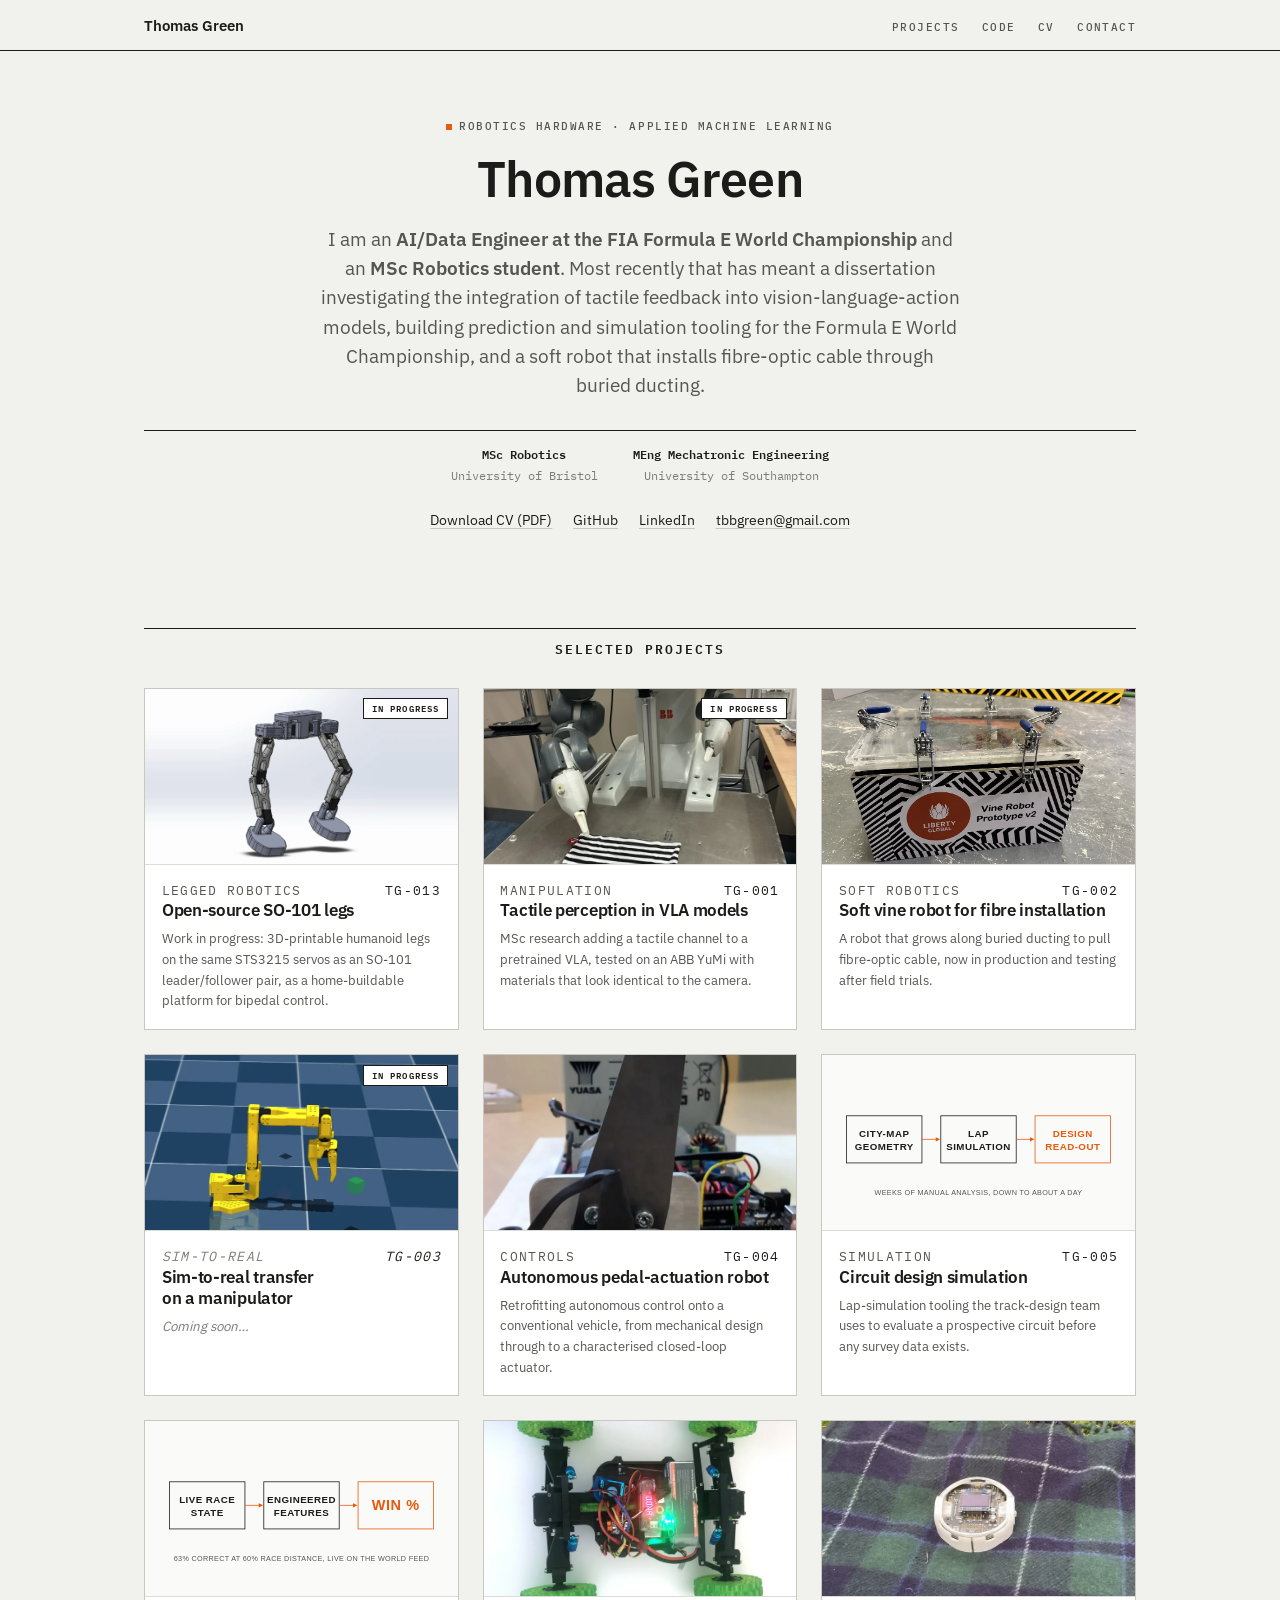
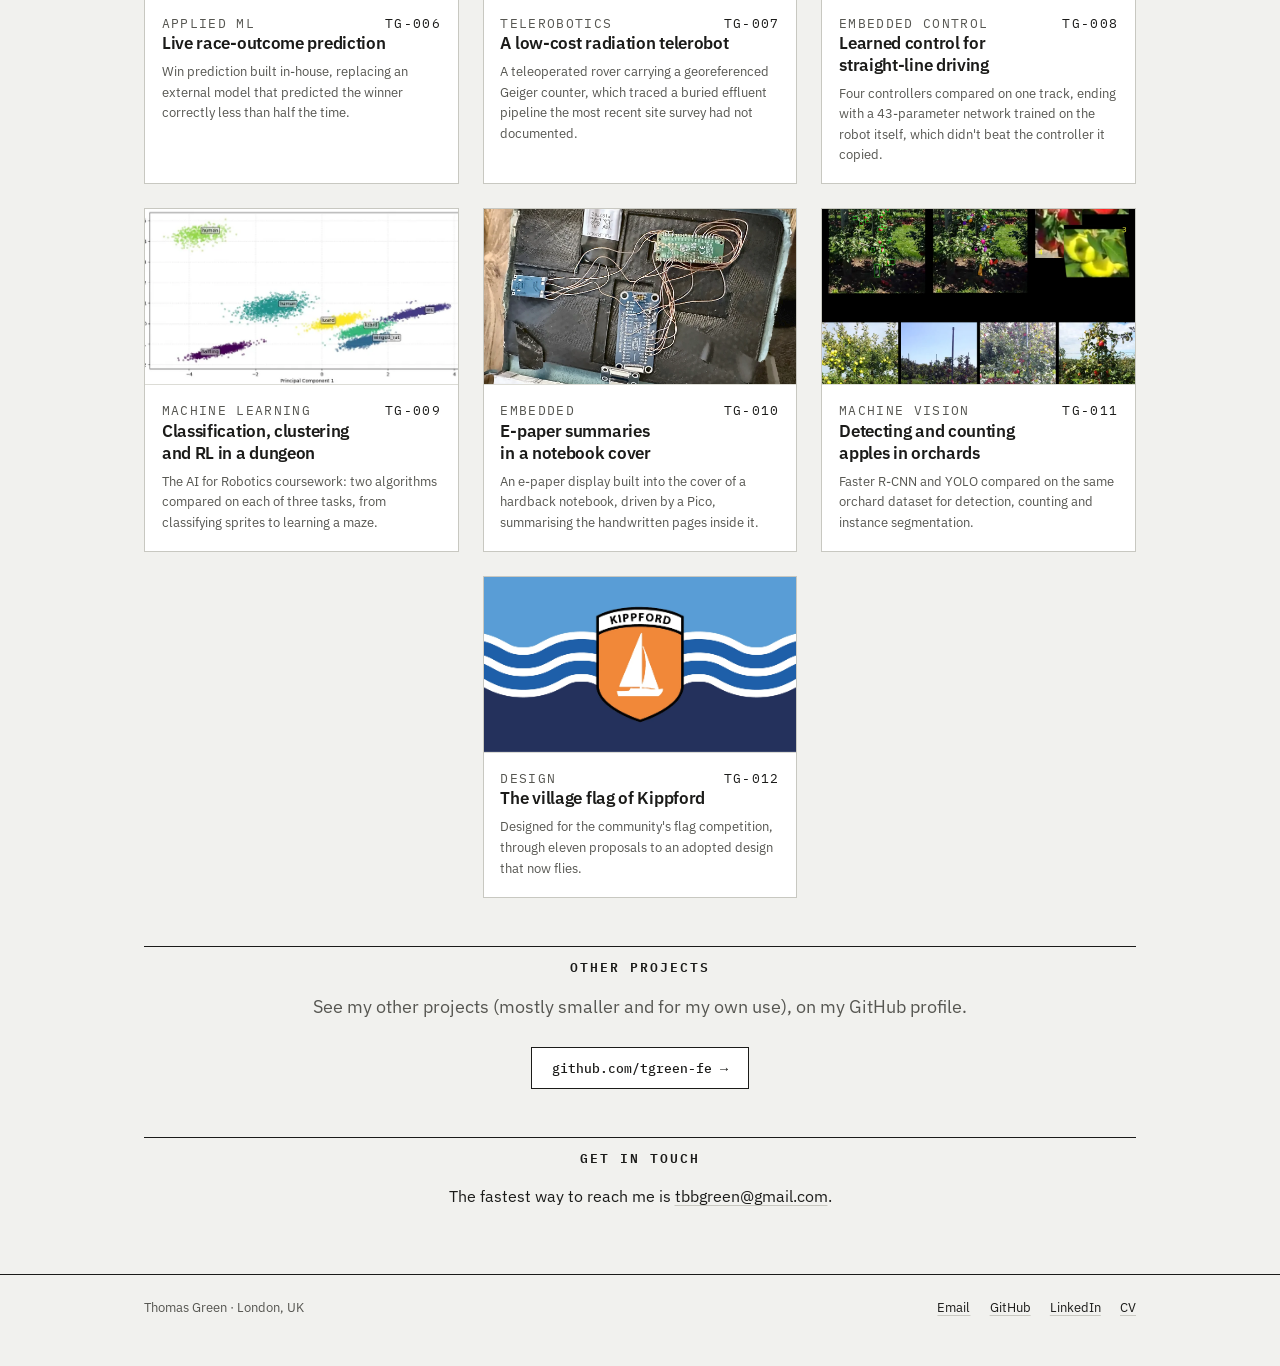
==== index.html @ c38487d9 "SO-101 legs: drop hip pitch part, make in-progress status explicit" ====
<!DOCTYPE html>
<html lang="en-GB">
<head>
<meta charset="utf-8">
<meta name="viewport" content="width=device-width, initial-scale=1">
<meta name="theme-color" content="#f1f1ee">
<title>Thomas Green - Robotics Engineer</title>
<meta name="description" content="AI/Data Engineer at the FIA Formula E World Championship and MSc Robotics student. Selected projects, with results and source.">
<meta property="og:title" content="Thomas Green - Robotics Engineer">
<meta property="og:description" content="AI/Data Engineer at the FIA Formula E World Championship and MSc Robotics student. Selected projects, with results and source.">
<meta property="og:type" content="website">
<meta property="og:url" content="https://tgreen-fe.github.io/">
<meta property="og:image" content="https://tgreen-fe.github.io/assets/og-card.png">
<meta name="twitter:card" content="summary_large_image">
<link rel="icon" href="favicon.svg" type="image/svg+xml">
<link rel="icon" href="favicon.ico" sizes="32x32">
<link rel="apple-touch-icon" href="apple-touch-icon.png">
<link rel="stylesheet" href="style.css">
</head>
<body class="home">
<a class="skip" href="#projects">Skip to projects</a>

<header class="top">
  <div class="wrap">
    <a class="brand" href="./">Thomas Green</a>
    <nav class="nav" aria-label="Primary">
      <a href="#projects">Projects</a>
      <a href="#more">Code</a>
      <a href="assets/Thomas_Green_CV.pdf">CV</a>
      <a href="#contact">Contact</a>
    </nav>
  </div>
</header>

<main>

<section class="hero">
  <div class="wrap">
    <p class="kicker">Robotics hardware &middot; Applied machine learning</p>
    <h1>Thomas Green</h1>
    <p class="lede">
      I am an <b>AI/Data Engineer at the FIA Formula E World Championship</b>
      and an <b>MSc Robotics student</b>. Most recently that has meant a
      dissertation investigating the integration of tactile feedback into
      vision-language-action models, building prediction and simulation
      tooling for the Formula E World Championship, and a soft robot that
      installs fibre-optic cable through buried ducting.
    </p>
    <ul class="facts">
      <li><b>MSc Robotics</b><span>University of Bristol</span></li>
      <li><b>MEng Mechatronic Engineering</b><span>University of Southampton</span></li>
    </ul>
    <p class="hero-links">
      <a href="assets/Thomas_Green_CV.pdf">Download CV (PDF)</a>
      <a href="https://github.com/tgreen-fe">GitHub</a>
      <a href="https://linkedin.com/in/tbbgreen">LinkedIn</a>
      <a href="mailto:tbbgreen@gmail.com">tbbgreen@gmail.com</a>
    </p>
  </div>
</section>

<section id="projects">
  <div class="wrap">

    <h2 class="section-head">Selected projects</h2>

    <ul class="grid">

      <li class="card">
        <a class="card-hit" href="so101-legs.html">
          <div class="card-shot">
            <img src="assets/img/so101-legs-card.webp" alt="SolidWorks render of the full leg assembly: a pelvis block with two hip modules, two five-joint legs with STS3215 servos at each joint, standing on flat oval feet" loading="lazy" width="1440" height="810">
            <span class="stamp">In progress</span>
          </div>
          <div class="card-body">
            <p class="card-meta"><span>Legged robotics</span><span class="drg">TG-013</span></p>
            <h3>Open-source SO-101 legs</h3>
            <p>Work in progress: 3D-printable humanoid legs on the same STS3215 servos as an SO-101 leader/follower pair, as a home-buildable platform for bipedal control.</p>
          </div>
        </a>
      </li>

      <li class="card">
        <a class="card-hit" href="tactile-vla.html">
          <div class="card-shot">
            <img src="assets/img/yumi-cloth.webp" alt="An ABB YuMi dual-arm robot at a work table with a striped child's top laid out in front of it" loading="lazy" width="768" height="945">
            <span class="stamp">In progress</span>
          </div>
          <div class="card-body">
            <p class="card-meta"><span>Manipulation</span><span class="drg">TG-001</span></p>
            <h3>Tactile perception in VLA models</h3>
            <p>MSc research adding a tactile channel to a pretrained VLA, tested on an ABB YuMi with materials that look identical to the camera.</p>
          </div>
        </a>
      </li>
      <li class="card">
        <a class="card-hit" href="vine-robot.html">
          <div class="card-shot">
            <img src="assets/img/vine-v2-clamps.webp" alt="The second vine robot prototype: an acrylic lid held down by steel toggle clamps onto a vinyl-wrapped body carrying a Liberty Global logo and the label Vine Robot Prototype v2" loading="lazy" width="1024" height="768">
          </div>
          <div class="card-body">
            <p class="card-meta"><span>Soft robotics</span><span class="drg">TG-002</span></p>
            <h3>Soft vine robot for fibre installation</h3>
            <p>A robot that grows along buried ducting to pull fibre-optic cable, now in production and testing after field trials.</p>
          </div>
        </a>
      </li>

      <!-- Placeholder: no write-up yet, so the card is deliberately inert. -->
      <li class="card is-placeholder">
        <div class="card-hit">
          <div class="card-shot">
            <img src="assets/img/mujoco-card.webp" alt="A MuJoCo simulation: a yellow six-axis robot arm with an open two-finger gripper poised above a green cube on a dark tiled floor" loading="lazy" width="720" height="405">
            <span class="stamp">In progress</span>
          </div>
          <div class="card-body">
            <p class="card-meta"><span>Sim-to-real</span><span class="drg">TG-003</span></p>
            <h3>Sim-to-real transfer on a manipulator</h3>
            <p>Coming soon&hellip;</p>
          </div>
        </div>
      </li>

      <li class="card">
        <a class="card-hit" href="pedal-actuation.html">
          <div class="card-shot">
            <img src="assets/img/pedal-rig.webp" alt="The pedal robot as built: the actuator arm rising from its baseplate with an emergency stop on top and a battery behind" loading="lazy" width="720" height="970">
          </div>
          <div class="card-body">
            <p class="card-meta"><span>Controls</span><span class="drg">TG-004</span></p>
            <h3>Autonomous pedal-actuation robot</h3>
            <p>Retrofitting autonomous control onto a conventional vehicle, from mechanical design through to a characterised closed-loop actuator.</p>
          </div>
        </a>
      </li>

      <li class="card">
        <a class="card-hit" href="lap-simulation.html">
          <div class="card-shot contain">
            <img src="assets/fig/lapsim-card.svg" alt="Three-stage pipeline from city-map geometry through lap simulation to a design read-out" loading="lazy" width="900" height="506">
          </div>
          <div class="card-body">
            <p class="card-meta"><span>Simulation</span><span class="drg">TG-005</span></p>
            <h3>Circuit design simulation</h3>
            <p>Lap-simulation tooling the track-design team uses to evaluate a prospective circuit before any survey data exists.</p>
          </div>
        </a>
      </li>

      <li class="card">
        <a class="card-hit" href="race-prediction.html">
          <div class="card-shot contain">
            <img src="assets/fig/prediction-card.svg" alt="Three-stage pipeline from live race state through engineered features to a win probability" loading="lazy" width="900" height="506">
          </div>
          <div class="card-body">
            <p class="card-meta"><span>Applied ML</span><span class="drg">TG-006</span></p>
            <h3>Live race-outcome prediction</h3>
            <p>Win prediction built in-house, replacing an external model that predicted the winner correctly less than half the time.</p>
          </div>
        </a>
      </li>

      <li class="card">
        <a class="card-hit" href="radiation-rover.html">
          <div class="card-shot">
            <img src="assets/img/rover-hardware.webp" alt="Plan view of a four-wheeled rover with green 3D-printed tyres, powered up, with a battery and current meter visible" loading="lazy" width="1520" height="1400">
          </div>
          <div class="card-body">
            <p class="card-meta"><span>Telerobotics</span><span class="drg">TG-007</span></p>
            <h3>A low-cost radiation telerobot</h3>
            <p>A teleoperated rover carrying a georeferenced Geiger counter, which traced a buried effluent pipeline the most recent site survey had not documented.</p>
          </div>
        </a>
      </li>

      <li class="card">
        <a class="card-hit" href="straight-line-control.html">
          <div class="card-shot">
            <img src="assets/img/threepi-card.webp" alt="A Pololu 3Pi+ robot, a small white two-wheeled disc with an exposed circuit board and an OLED display, sitting on a tartan blanket" loading="lazy" width="720" height="405">
          </div>
          <div class="card-body">
            <p class="card-meta"><span>Embedded control</span><span class="drg">TG-008</span></p>
            <h3>Learned control for straight-line driving</h3>
            <p>Four controllers compared on one track, ending with a 43-parameter network trained on the robot itself, which didn't beat the controller it copied.</p>
          </div>
        </a>
      </li>

      <li class="card">
        <a class="card-hit" href="dungeon-ml.html">
          <div class="card-shot">
            <img src="assets/img/dungeon-card.webp" alt="Scatter plot of dungeon entities on two principal components, forming seven coloured clusters labelled by species" loading="lazy" width="720" height="405">
          </div>
          <div class="card-body">
            <p class="card-meta"><span>Machine learning</span><span class="drg">TG-009</span></p>
            <h3>Classification, clustering and RL in a dungeon</h3>
            <p>The AI for Robotics coursework: two algorithms compared on each of three tasks, from classifying sprites to learning a maze.</p>
          </div>
        </a>
      </li>

      <li class="card">
        <a class="card-hit" href="smart-notebook.html">
          <div class="card-shot">
            <img src="assets/img/notebook-internals.webp" alt="The hollowed-out back cover of a notebook holding a battery, a Raspberry Pi Pico and an e-paper driver board" loading="lazy" width="1230" height="875">
          </div>
          <div class="card-body">
            <p class="card-meta"><span>Embedded</span><span class="drg">TG-010</span></p>
            <h3>E-paper summaries in a notebook cover</h3>
            <p>An e-paper display built into the cover of a hardback notebook, driven by a Pico, summarising the handwritten pages inside it.</p>
          </div>
        </a>
      </li>

      <li class="card">
        <a class="card-hit" href="apple-vision.html">
          <div class="card-shot">
            <img src="assets/img/apple-results.webp" alt="Orchard imagery with apple detections boxed and instance segmentation masks applied" loading="lazy" width="1000" height="1097">
          </div>
          <div class="card-body">
            <p class="card-meta"><span>Machine vision</span><span class="drg">TG-011</span></p>
            <h3>Detecting and counting apples in orchards</h3>
            <p>Faster R-CNN and YOLO compared on the same orchard dataset for detection, counting and instance segmentation.</p>
          </div>
        </a>
      </li>

      <li class="card">
        <a class="card-hit" href="kippford-flag.html">
          <div class="card-shot">
            <img src="assets/img/kippford-flag.webp" alt="A flag with a sky blue upper half and navy lower half separated by three white wavy lines, an orange crest at the centre carrying the name Kippford and a white sailboat" loading="lazy" width="1667" height="834">
          </div>
          <div class="card-body">
            <p class="card-meta"><span>Design</span><span class="drg">TG-012</span></p>
            <h3>The village flag of Kippford</h3>
            <p>Designed for the community's flag competition, through eleven proposals to an adopted design that now flies.</p>
          </div>
        </a>
      </li>

    </ul>
  </div>
</section>

<section id="more">
  <div class="wrap">
    <h2>Other projects</h2>
    <p class="lede">See my other projects (mostly smaller and for my own use),
      on my GitHub profile.</p>
    <p class="gh-link"><a href="https://github.com/tgreen-fe">github.com/tgreen-fe &rarr;</a></p>
  </div>
</section>

<section id="contact">
  <div class="wrap prose">
    <h2>Get in touch</h2>
    <p>The fastest way to reach me is
      <a href="mailto:tbbgreen@gmail.com">tbbgreen@gmail.com</a>.</p>
  </div>
</section>

</main>

<footer class="site-foot">
  <div class="wrap">
    <span>Thomas Green &middot; London, UK</span>
    <span class="set">
      <a href="mailto:tbbgreen@gmail.com">Email</a>
      <a href="https://github.com/tgreen-fe">GitHub</a>
      <a href="https://linkedin.com/in/tbbgreen">LinkedIn</a>
      <a href="assets/Thomas_Green_CV.pdf">CV</a>
    </span>
  </div>
</footer>

</body>
</html>
---- style.css ----
/* Thomas Green - portfolio
   Graphite: a lab-register technical minimal. Light grey ground, white
   panels, near-black ink, IBM Plex Sans for text with Plex Mono carrying
   the furniture (nav, kickers, metadata, captions, stats, section
   dividers). One accent, safety orange, used in small doses. */

/* ------------------------------------------------------------------ fonts */

@font-face {
  font-family: "IBM Plex Sans"; font-style: normal; font-weight: 400;
  font-display: swap;
  src: url("assets/fonts/ibm-plex-sans-latin-400-normal.woff2") format("woff2");
}
@font-face {
  font-family: "IBM Plex Sans"; font-style: normal; font-weight: 600;
  font-display: swap;
  src: url("assets/fonts/ibm-plex-sans-latin-600-normal.woff2") format("woff2");
}
@font-face {
  font-family: "IBM Plex Mono"; font-style: normal; font-weight: 400;
  font-display: swap;
  src: url("assets/fonts/ibm-plex-mono-latin-400-normal.woff2") format("woff2");
}
@font-face {
  font-family: "IBM Plex Mono"; font-style: normal; font-weight: 500;
  font-display: swap;
  src: url("assets/fonts/ibm-plex-mono-latin-500-normal.woff2") format("woff2");
}
@font-face {
  font-family: "IBM Plex Mono"; font-style: normal; font-weight: 600;
  font-display: swap;
  src: url("assets/fonts/ibm-plex-mono-latin-600-normal.woff2") format("woff2");
}

/* ----------------------------------------------------------------- tokens */

:root {
  color-scheme: light;

  --bg:     #f1f1ee;      /* graphite paper */
  --panel:  #ffffff;      /* cards, spec tables, figure panels */
  --shot:   #fafaf8;      /* image wells */

  --ink:    #1b1b19;
  --ink-2:  #565651;
  --muted:  #7d7d76;

  --hair:   #dcdcd6;      /* light dividers */
  --rule:   #c8c8c1;      /* structural hairlines */

  --acc:    #e8590c;      /* safety orange, micro-doses */

  --sans: "IBM Plex Sans", system-ui, -apple-system, "Segoe UI", Roboto,
          Helvetica, Arial, sans-serif;
  --mono: "IBM Plex Mono", ui-monospace, "SF Mono", SFMono-Regular, Menlo,
          Consolas, monospace;

  --measure: 36rem;
  --wide: 62rem;
}

/* ------------------------------------------------------------------ reset */

*, *::before, *::after { box-sizing: border-box; }

html { -webkit-text-size-adjust: 100%; scroll-behavior: smooth; }

@media (prefers-reduced-motion: reduce) {
  html { scroll-behavior: auto; }
  * { animation: none !important; transition: none !important; }
}

body {
  margin: 0;
  background: var(--bg);
  color: var(--ink);
  font: 400 16px/1.62 var(--sans);
  -webkit-font-smoothing: antialiased;
}

img, video { max-width: 100%; }
p { margin: 0 0 1rem; }
strong { font-weight: 600; }

/* ------------------------------------------------------------- typography */

h1, h3, h4 {
  margin: 0 0 0.5rem; line-height: 1.15; text-wrap: balance;
  letter-spacing: -0.018em; font-weight: 600;
}
h1 { font-size: clamp(2.1rem, 5vw, 3.1rem); }
h3 { font-size: 1.05rem; margin-top: 1.9rem; }

/* section headings run as mono-caps dividers, like file separators */
h2 {
  font: 600 0.8rem/1.5 var(--mono); letter-spacing: 0.16em;
  text-transform: uppercase; color: var(--ink); text-align: center;
  border-top: 1px solid var(--ink); padding-top: 0.7rem;
  margin: 3rem 0 1rem;
}
article .prose h2:first-child { margin-top: 0; }

a {
  color: var(--ink); text-decoration: underline;
  text-decoration-thickness: 1px; text-underline-offset: 3px;
  text-decoration-color: var(--rule);
}
a:hover { color: var(--acc); text-decoration-color: currentColor; }
a:focus-visible { outline: 2px solid var(--acc); outline-offset: 3px; }

.kicker, .eyebrow {
  font: 500 0.68rem/1.6 var(--mono); letter-spacing: 0.14em;
  text-transform: uppercase; color: var(--ink-2); margin: 0 0 0.9rem;
}
.kicker::before, .eyebrow::before {
  content: ""; display: inline-block; width: 0.55em; height: 0.55em;
  background: var(--acc); margin-right: 0.65em;
}

.lede { font-size: 1.12rem; line-height: 1.58; color: var(--ink-2); }

/* ----------------------------------------------------------------- layout */

.wrap { width: min(100% - 2.5rem, var(--wide)); margin-inline: auto; }
section { scroll-margin-top: 4.5rem; }

.prose > * { max-width: var(--measure); }
article .prose > * { max-width: 42rem; margin-inline: auto; }
article .prose li { text-align: left; }
article figcaption { max-width: 42rem; margin-inline: auto; }
article figure.bleed { width: min(100%, 50rem); margin-inline: auto; }
article .media-row { max-width: 50rem; margin-inline: auto; }
article .stats { max-width: 50rem; margin-inline: auto; }
article .prose ul.tick { margin-inline: auto; }

.skip {
  position: absolute; left: -9999px; top: 0; z-index: 50;
  background: var(--panel); border: 1px solid var(--rule);
  padding: 0.6rem 1rem;
}
.skip:focus { left: 0; }

/* ----------------------------------------------------------------- header */

.top {
  position: sticky; top: 0; z-index: 20;
  background: var(--bg); border-bottom: 1px solid var(--ink);
}
.top .wrap {
  display: flex; align-items: baseline; justify-content: space-between;
  gap: 1rem; padding: 0.8rem 0;
}
.brand {
  font-weight: 600; font-size: 0.95rem; color: var(--ink);
  text-decoration: none;
}
.nav {
  display: flex; gap: 1.4rem;
  font: 500 0.68rem/1.5 var(--mono); letter-spacing: 0.13em;
  text-transform: uppercase;
}
.nav a { color: var(--ink-2); text-decoration: none; }
.nav a:hover { color: var(--acc); }

@media (max-width: 34rem) { .nav { gap: 0.95rem; } }

/* ------------------------------------------------------------------- hero */

.hero { padding: clamp(2.6rem, 6vw, 4.2rem) 0 2rem; }
.hero .lede { font-size: 1.16rem; max-width: 40rem; margin-top: 1.1rem; }

.facts {
  display: flex; flex-wrap: wrap; list-style: none;
  gap: 0.6rem 2.2rem; margin: 1.8rem 0 0; padding: 0.95rem 0 0;
  border-top: 1px solid var(--ink);
  font: 400 0.74rem/1.5 var(--mono);
}
.facts li b { font-weight: 600; color: var(--ink); }
.facts li span { display: block; color: var(--muted); margin-top: 0.22rem; }

.hero-links {
  display: flex; flex-wrap: wrap; gap: 1.3rem; margin-top: 1.5rem;
  font-size: 0.88rem;
}

/* The homepage hero runs centred; body columns, spec tables and section
   dividers stay left. */
.home .hero { text-align: center; }
.home #more .lede { text-align: center; }
.home .gh-link { text-align: center; }
.home #contact .prose > h2 { max-width: none; }
.home #contact .prose p { text-align: center; margin-inline: auto; }
.home .hero h1, .home .hero .lede { margin-inline: auto; }
.home .facts { justify-content: center; }
.home .facts li { text-align: center; }
.home .hero-links { justify-content: center; }

/* -------------------------------------------------- front page: project cards */

/* Flex rather than grid so a short final row centres its cards instead of
   leaving an orphan hanging on the left. */
.grid {
  display: flex; flex-wrap: wrap; justify-content: center; gap: 1.5rem;
  margin: 1.8rem 0 0; padding: 0; list-style: none;
}
.card { flex: 0 1 calc((100% - 3rem) / 3); }

@media (max-width: 62rem) { .card { flex-basis: calc((100% - 1.5rem) / 2); } }
@media (max-width: 40rem) { .card { flex-basis: 100%; } }

.card {
  display: flex; flex-direction: column; position: relative;
  background: var(--panel); border: 1px solid var(--rule);
  transition: border-color 0.15s ease;
}
.card:hover { border-color: var(--ink); }
.card:hover h3 { color: var(--acc); }
/* Not anchor-scoped: a placeholder card uses a div here, with no link. */
.card .card-hit {
  display: block; height: 100%; color: inherit; text-decoration: none;
}

/* Nothing to click, so drop the affordances that promise otherwise. */
.card.is-placeholder:hover { border-color: var(--rule); }
.card.is-placeholder:hover h3 { color: inherit; }
.card.is-placeholder .card-body p { color: var(--muted); font-style: italic; }

.card-shot {
  aspect-ratio: 16 / 9; overflow: hidden; position: relative;
  display: grid; place-items: center;
  background: var(--shot); border-bottom: 1px solid var(--hair);
}
.card-shot img {
  width: 100%; height: 100%; object-fit: cover; display: block;
  /* grid items get min-height:auto, which lets a tall image override the
     16/9 aspect-ratio on the parent and give the row uneven card shots */
  min-width: 0; min-height: 0;
}
.card-shot.contain img { object-fit: contain; padding: 0.5rem; }

.card-body { padding: 0.95rem 1.05rem 1.15rem; flex: 1; }
.card-meta {
  display: flex; justify-content: space-between; align-items: baseline;
  gap: 0.6rem; margin: 0 0 0.45rem;
  font: 400 0.62rem/1.5 var(--mono); letter-spacing: 0.1em;
  text-transform: uppercase; color: var(--muted);
}
.card-meta .drg { color: var(--ink); white-space: nowrap; }
.card-body h3 { margin: 0 0 0.4rem; font-size: 1.04rem; line-height: 1.3; }
.card-body p {
  margin: 0; font-size: 0.83rem; color: var(--ink-2); line-height: 1.55;
}

/* ----------------------------------------------------------------- stamps */

.stamp {
  position: absolute; top: 0.6rem; right: 0.6rem;
  font: 600 0.58rem/1 var(--mono); letter-spacing: 0.12em;
  text-transform: uppercase; color: var(--ink);
  background: var(--panel); border: 1px solid var(--ink);
  padding: 0.3rem 0.5rem;
}
.fig-stamp { position: absolute; top: 0.9rem; right: 0.9rem; }
.stamp-done { color: #1e6b3a; border-color: #1e6b3a; background: #e9f4ec; }

.stamp-404 {
  position: static; display: inline-block;
  font-size: 1.3rem; letter-spacing: 0.1em; padding: 0.5rem 1rem;
  border-width: 2px; margin: 1.4rem 0 1rem;
}

/* ---------------------------------------------------------- project header */

.proj-head { padding: 2.6rem 0 0.4rem; text-align: center; }
.proj-head h1 { max-width: 24ch; margin-inline: auto; }
.proj-head .lede { max-width: 42rem; margin-inline: auto; }
.proj-head .meta { text-align: left; }

/* Title block: a spec table of white cells inside a single ink frame.
   Internal rules come from box-shadow so the container's overflow clips
   them at the outer edges - that avoids doubled borders wherever the grid
   wraps to a second row. */
.meta {
  display: grid; gap: 0; margin: 1.8rem 0 0; padding: 0; max-width: none;
  grid-template-columns: repeat(auto-fit, minmax(10.5rem, 1fr));
  border: 1px solid var(--ink); overflow: hidden; background: var(--panel);
}
.meta > div {
  min-width: 0; padding: 0.55rem 0.85rem 0.65rem;
  box-shadow: -1px 0 0 var(--hair), 0 -1px 0 var(--hair);
}
.meta dt {
  font: 500 0.6rem/1.4 var(--mono); letter-spacing: 0.12em;
  text-transform: uppercase; color: var(--muted); margin-bottom: 0.28rem;
}
.meta dd { margin: 0; font: 400 0.76rem/1.5 var(--mono); color: var(--ink); }

/* ------------------------------------------------------------ figures / media */

article { counter-reset: figure; }

figure { margin: 2rem 0; }
figure img, figure video {
  display: block; width: 100%; height: auto;
  background: var(--panel); border: 1px solid var(--hair);
}

figcaption {
  counter-increment: figure; margin-top: 0.65rem;
  font: 400 0.74rem/1.6 var(--mono); color: var(--ink-2);
}
article figcaption::before {
  content: "FIG. " counter(figure) "  ";
  font-weight: 600; color: var(--ink);
}

.fig-svg {
  background: var(--panel); border: 1px solid var(--hair);
  padding: 0.6rem 0.7rem; position: relative;
}
.fig-svg img { border: 0; background: transparent; }

/* 15rem minimum lets a three-clip row sit three-across inside the 50rem
   media column instead of wrapping 2+1 and leaving a blank cell. */
.media-row {
  display: grid; gap: 1.2rem; margin: 2rem 0;
  grid-template-columns: repeat(auto-fit, minmax(15rem, 1fr));
}
.media-row figure { margin: 0; }

/* ----------------------------------------------------------- photo callouts */

.callout-wrap { position: relative; }
.callout-wrap img { display: block; }
.callout {
  position: absolute; white-space: nowrap;
  font: 500 0.6rem/1.5 var(--mono); letter-spacing: 0.08em;
  text-transform: uppercase; color: var(--ink);
  background: rgba(255, 255, 255, 0.92); border: 1px solid var(--rule);
  padding: 0.1rem 0.38rem;
}
.callout::before {
  content: ""; position: absolute; top: 50%; height: 1.5px;
  width: 36px; background: var(--ink);
}
.callout::after {
  content: ""; position: absolute; top: calc(50% - 2.5px); width: 5px;
  height: 5px; border-radius: 50%; background: var(--ink);
}
.callout.l::before { left: -36px; }
.callout.l::after { left: -40px; }
.callout.r::before { right: -36px; }
.callout.r::after { right: -40px; }

@media (max-width: 40rem) {
  .callout { font-size: 0.5rem; padding: 0.05rem 0.22rem; }
  .callout::before { width: 18px; }
  .callout.l::before { left: -18px; } .callout.l::after { left: -22px; }
  .callout.r::before { right: -18px; } .callout.r::after { right: -22px; }
}

/* --------------------------------------------------------------- stat panel */

.stats {
  display: grid; margin: 2rem 0; padding: 0;
  grid-template-columns: repeat(auto-fit, minmax(10rem, 1fr));
  background: var(--panel); border: 1px solid var(--rule); overflow: hidden;
}
.stats div { padding: 1rem 1.1rem; box-shadow: -1px 0 0 var(--hair); }
.stats .v {
  display: block; font: 500 1.45rem/1.1 var(--mono);
  letter-spacing: -0.03em; font-variant-numeric: tabular-nums;
}
.stats .k {
  display: block; margin-top: 0.45rem; font-size: 0.74rem;
  color: var(--ink-2); line-height: 1.45;
}

/* ------------------------------------------------------------------- lists */

ul.tick { max-width: var(--measure); padding-left: 1.15rem; margin: 0 0 1rem; }
ul.tick li { margin-bottom: 0.5rem; }
ul.tick li::marker { color: var(--muted); }

/* ---------------------------------------------------------- github pointer */

.gh-link a {
  display: inline-block; font: 500 0.84rem/1.5 var(--mono);
  color: var(--ink); background: var(--panel);
  border: 1px solid var(--ink); padding: 0.62rem 1.25rem;
  text-decoration: none;
}
.gh-link a:hover { color: var(--acc); border-color: var(--acc); }
.gh-link { margin: 1.6rem 0 0; }

/* ----------------------------------------------------------------- footer */

.site-foot {
  margin-top: 4rem; border-top: 1px solid var(--ink);
  padding: 1.4rem 0 3rem; font-size: 0.8rem; color: var(--ink-2);
}
.site-foot .wrap {
  display: flex; flex-wrap: wrap; gap: 0.8rem 1.6rem;
  justify-content: space-between; align-items: baseline;
}
.site-foot .set { display: flex; flex-wrap: wrap; gap: 1.2rem; }

.back {
  display: inline-block; margin: 2.4rem 0 0;
  font: 500 0.72rem/1.5 var(--mono); letter-spacing: 0.1em;
  text-transform: uppercase; color: var(--ink-2); text-decoration: none;
}
.back:hover { color: var(--acc); }

/* --------------------------------------------------------- mobile comfort */

@media (max-width: 40rem) {
  /* bigger touch targets without changing the visual layout */
  .nav a, .site-foot .set a, .hero-links a {
    padding: 0.55rem 0.35rem; margin: -0.55rem -0.35rem;
  }
  .prose p { overflow-wrap: break-word; }
}
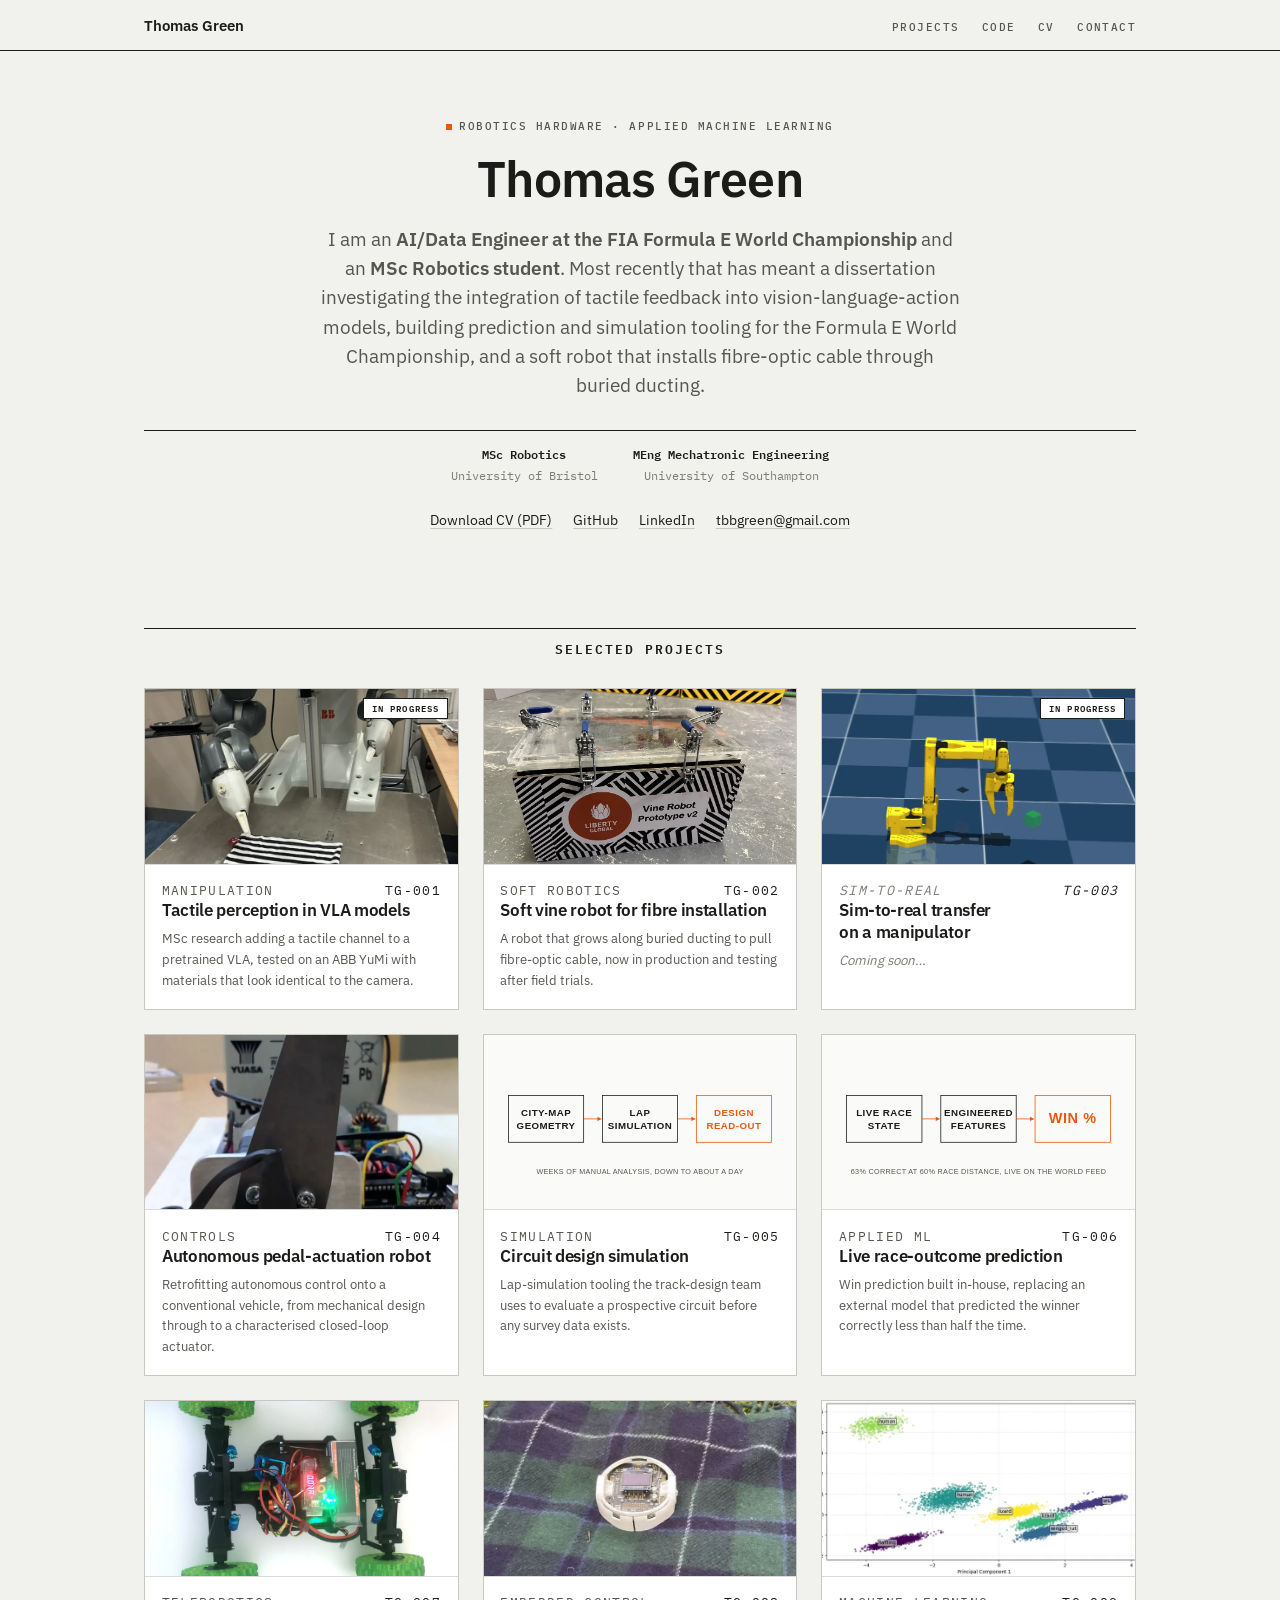
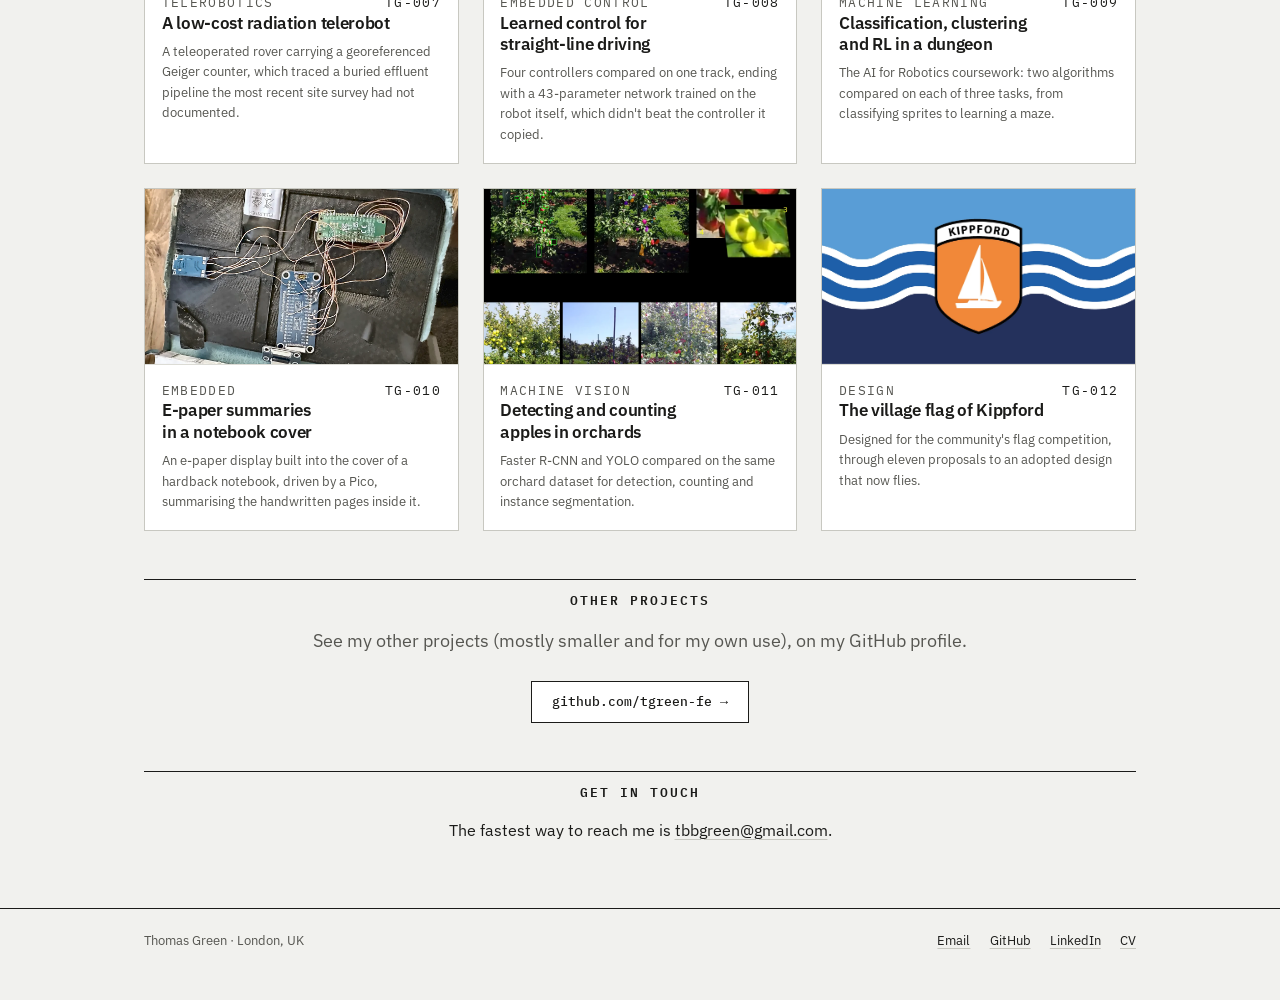
==== commit 601d79b0: "Remove SO-101 legs card for now" ====
--- a/index.html
+++ b/index.html
@@ -67,20 +67,6 @@
     <ul class="grid">
 
       <li class="card">
-        <a class="card-hit" href="so101-legs.html">
-          <div class="card-shot">
-            <img src="assets/img/so101-legs-card.webp" alt="SolidWorks render of the full leg assembly: a pelvis block with two hip modules, two five-joint legs with STS3215 servos at each joint, standing on flat oval feet" loading="lazy" width="1440" height="810">
-            <span class="stamp">In progress</span>
-          </div>
-          <div class="card-body">
-            <p class="card-meta"><span>Legged robotics</span><span class="drg">TG-013</span></p>
-            <h3>Open-source SO-101 legs</h3>
-            <p>Work in progress: 3D-printable humanoid legs on the same STS3215 servos as an SO-101 leader/follower pair, as a home-buildable platform for bipedal control.</p>
-          </div>
-        </a>
-      </li>
-
-      <li class="card">
         <a class="card-hit" href="tactile-vla.html">
           <div class="card-shot">
             <img src="assets/img/yumi-cloth.webp" alt="An ABB YuMi dual-arm robot at a work table with a striped child's top laid out in front of it" loading="lazy" width="768" height="945">
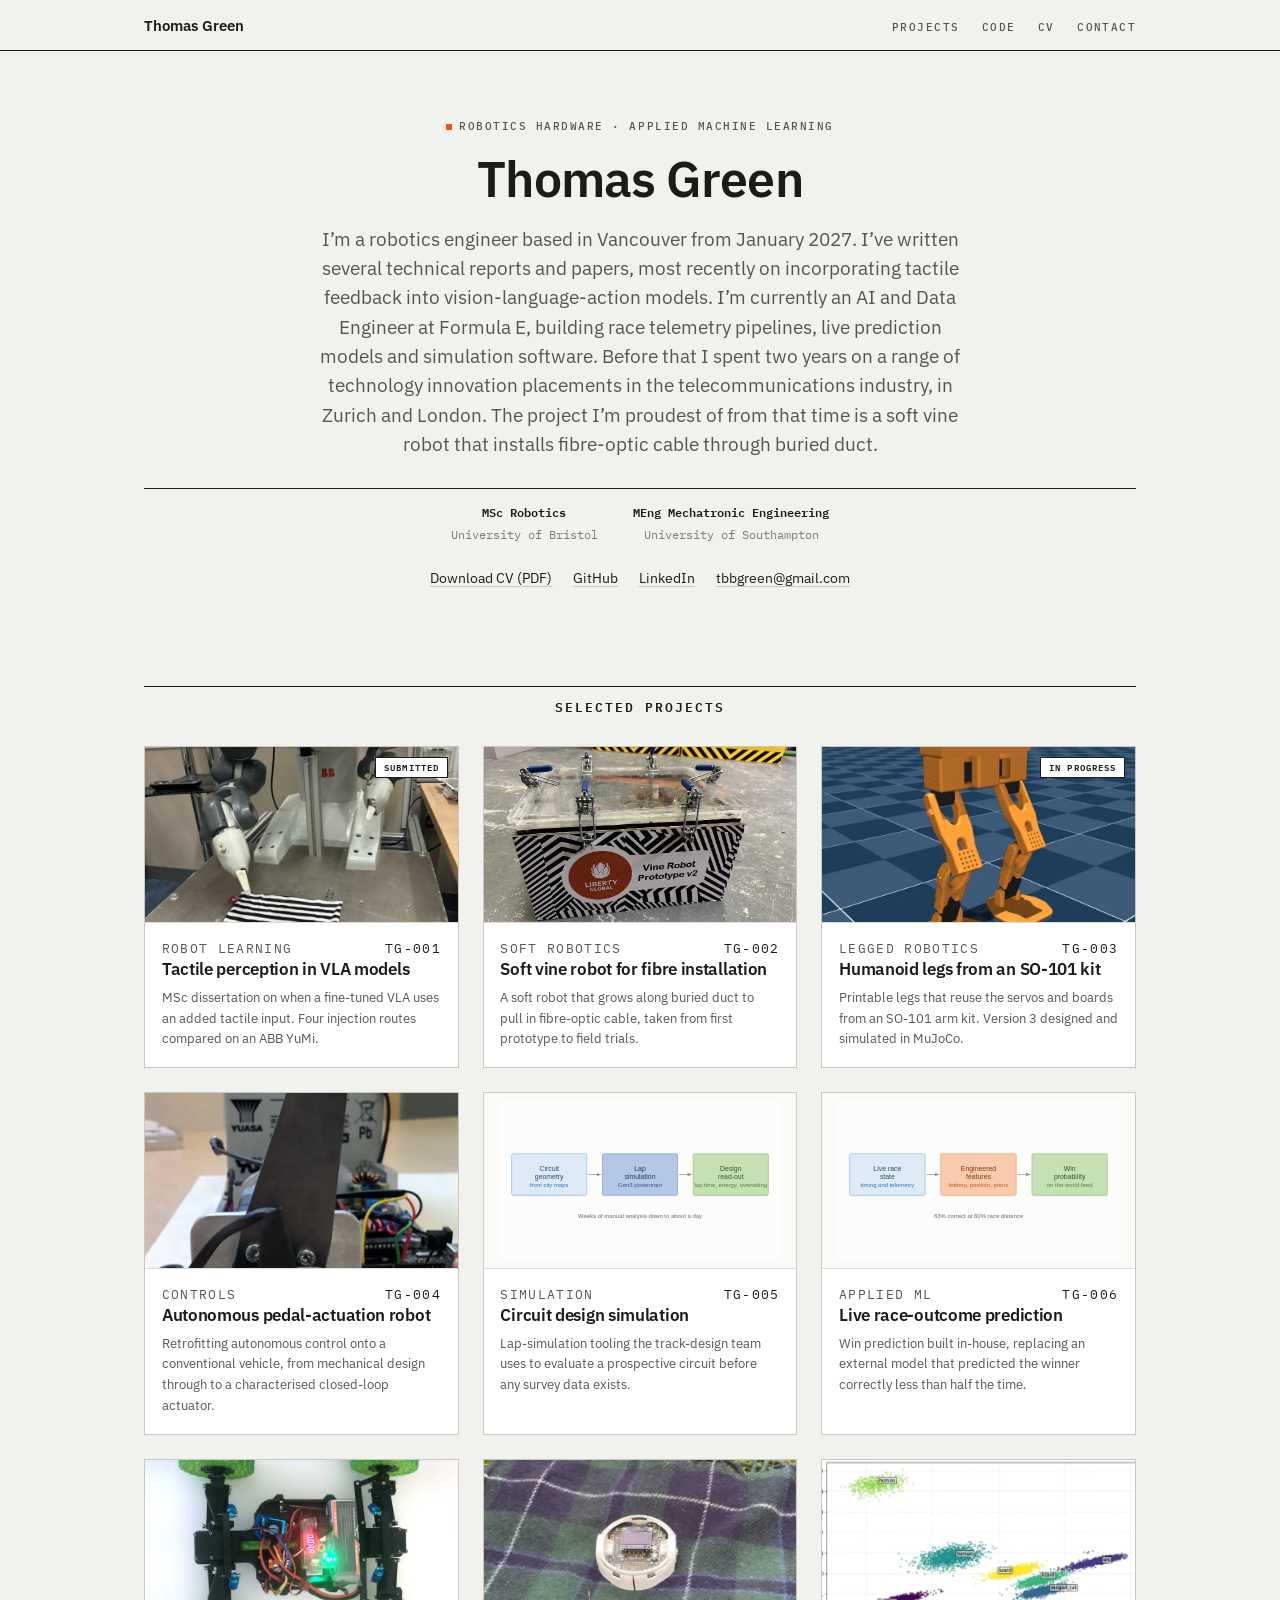
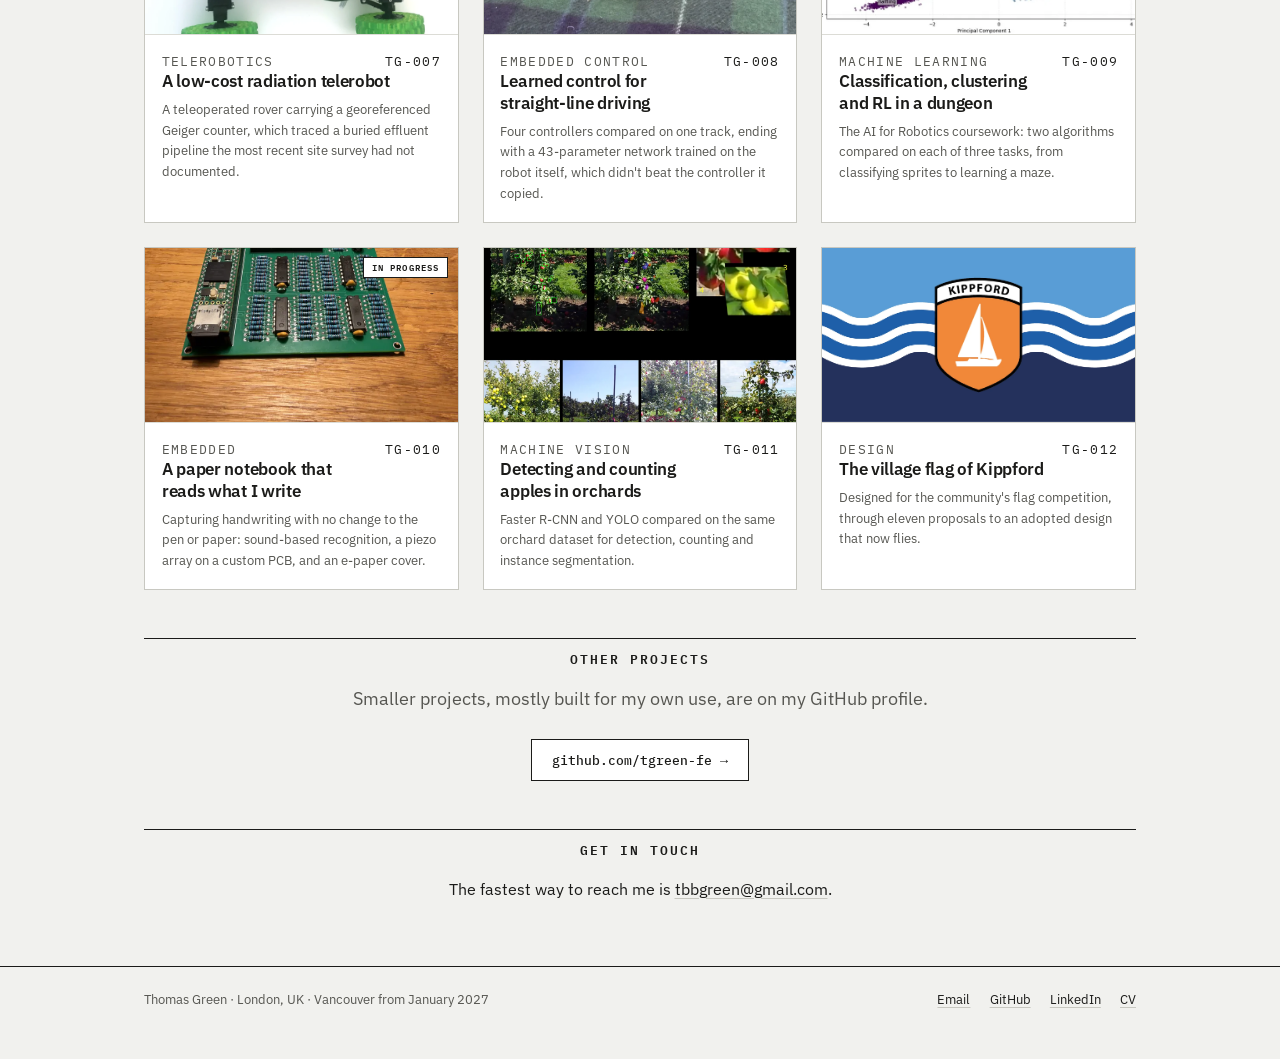
==== commit f83a0b44: "Refresh site: new intro, dissertation summary and video, SO-101 legs v3, smart notebook capture work" ====
--- a/index.html
+++ b/index.html
@@ -5,9 +5,9 @@
 <meta name="viewport" content="width=device-width, initial-scale=1">
 <meta name="theme-color" content="#f1f1ee">
 <title>Thomas Green - Robotics Engineer</title>
-<meta name="description" content="AI/Data Engineer at the FIA Formula E World Championship and MSc Robotics student. Selected projects, with results and source.">
+<meta name="description" content="Robotics engineer, based in Vancouver from January 2027. MSc Robotics, University of Bristol. Selected projects with results and source.">
 <meta property="og:title" content="Thomas Green - Robotics Engineer">
-<meta property="og:description" content="AI/Data Engineer at the FIA Formula E World Championship and MSc Robotics student. Selected projects, with results and source.">
+<meta property="og:description" content="Robotics engineer, based in Vancouver from January 2027. MSc Robotics, University of Bristol. Selected projects with results and source.">
 <meta property="og:type" content="website">
 <meta property="og:url" content="https://tgreen-fe.github.io/">
 <meta property="og:image" content="https://tgreen-fe.github.io/assets/og-card.png">
@@ -39,12 +39,15 @@
     <p class="kicker">Robotics hardware &middot; Applied machine learning</p>
     <h1>Thomas Green</h1>
     <p class="lede">
-      I am an <b>AI/Data Engineer at the FIA Formula E World Championship</b>
-      and an <b>MSc Robotics student</b>. Most recently that has meant a
-      dissertation investigating the integration of tactile feedback into
-      vision-language-action models, building prediction and simulation
-      tooling for the Formula E World Championship, and a soft robot that
-      installs fibre-optic cable through buried ducting.
+      I&rsquo;m a robotics engineer based in Vancouver from January 2027.
+      I&rsquo;ve written several technical reports and papers, most recently on
+      incorporating tactile feedback into vision-language-action models.
+      I&rsquo;m currently an AI and Data Engineer at Formula E, building race
+      telemetry pipelines, live prediction models and simulation software.
+      Before that I spent two years on a range of technology innovation
+      placements in the telecommunications industry, in Zurich and London. The
+      project I&rsquo;m proudest of from that time is a soft vine robot that
+      installs fibre-optic cable through buried duct.
     </p>
     <ul class="facts">
       <li><b>MSc Robotics</b><span>University of Bristol</span></li>
@@ -70,12 +73,12 @@
         <a class="card-hit" href="tactile-vla.html">
           <div class="card-shot">
             <img src="assets/img/yumi-cloth.webp" alt="An ABB YuMi dual-arm robot at a work table with a striped child's top laid out in front of it" loading="lazy" width="768" height="945">
-            <span class="stamp">In progress</span>
-          </div>
-          <div class="card-body">
-            <p class="card-meta"><span>Manipulation</span><span class="drg">TG-001</span></p>
+            <span class="stamp">Submitted</span>
+          </div>
+          <div class="card-body">
+            <p class="card-meta"><span>Robot learning</span><span class="drg">TG-001</span></p>
             <h3>Tactile perception in VLA models</h3>
-            <p>MSc research adding a tactile channel to a pretrained VLA, tested on an ABB YuMi with materials that look identical to the camera.</p>
+            <p>MSc dissertation on when a fine-tuned VLA uses an added tactile input. Four injection routes compared on an ABB YuMi.</p>
           </div>
         </a>
       </li>
@@ -87,24 +90,23 @@
           <div class="card-body">
             <p class="card-meta"><span>Soft robotics</span><span class="drg">TG-002</span></p>
             <h3>Soft vine robot for fibre installation</h3>
-            <p>A robot that grows along buried ducting to pull fibre-optic cable, now in production and testing after field trials.</p>
-          </div>
-        </a>
-      </li>
-
-      <!-- Placeholder: no write-up yet, so the card is deliberately inert. -->
-      <li class="card is-placeholder">
-        <div class="card-hit">
-          <div class="card-shot">
-            <img src="assets/img/mujoco-card.webp" alt="A MuJoCo simulation: a yellow six-axis robot arm with an open two-finger gripper poised above a green cube on a dark tiled floor" loading="lazy" width="720" height="405">
+            <p>A soft robot that grows along buried duct to pull in fibre-optic cable, taken from first prototype to field trials.</p>
+          </div>
+        </a>
+      </li>
+
+      <li class="card">
+        <a class="card-hit" href="so101-legs.html">
+          <div class="card-shot">
+            <img src="assets/img/so101-legs-card-v3.webp" alt="MuJoCo render of a pair of orange 3D-printed humanoid legs with black servos at the hips, knees and ankles, standing on a blue checked floor" loading="lazy" width="800" height="600">
             <span class="stamp">In progress</span>
           </div>
           <div class="card-body">
-            <p class="card-meta"><span>Sim-to-real</span><span class="drg">TG-003</span></p>
-            <h3>Sim-to-real transfer on a manipulator</h3>
-            <p>Coming soon&hellip;</p>
-          </div>
-        </div>
+            <p class="card-meta"><span>Legged robotics</span><span class="drg">TG-003</span></p>
+            <h3>Humanoid legs from an SO-101 kit</h3>
+            <p>Printable legs that reuse the servos and boards from an SO-101 arm kit. Version 3 designed and simulated in MuJoCo.</p>
+          </div>
+        </a>
       </li>
 
       <li class="card">
@@ -123,7 +125,7 @@
       <li class="card">
         <a class="card-hit" href="lap-simulation.html">
           <div class="card-shot contain">
-            <img src="assets/fig/lapsim-card.svg" alt="Three-stage pipeline from city-map geometry through lap simulation to a design read-out" loading="lazy" width="900" height="506">
+            <img src="assets/fig/lapsim-card.svg" alt="Pipeline: circuit geometry from city maps, lap simulation with a Gen3 powertrain model, and a design read-out of lap time, energy and overtaking" loading="lazy" width="900" height="506">
           </div>
           <div class="card-body">
             <p class="card-meta"><span>Simulation</span><span class="drg">TG-005</span></p>
@@ -136,7 +138,7 @@
       <li class="card">
         <a class="card-hit" href="race-prediction.html">
           <div class="card-shot contain">
-            <img src="assets/fig/prediction-card.svg" alt="Three-stage pipeline from live race state through engineered features to a win probability" loading="lazy" width="900" height="506">
+            <img src="assets/fig/prediction-card.svg" alt="Pipeline: live race state from timing and telemetry, engineered features, and a win probability shown on the world feed" loading="lazy" width="900" height="506">
           </div>
           <div class="card-body">
             <p class="card-meta"><span>Applied ML</span><span class="drg">TG-006</span></p>
@@ -188,12 +190,13 @@
       <li class="card">
         <a class="card-hit" href="smart-notebook.html">
           <div class="card-shot">
-            <img src="assets/img/notebook-internals.webp" alt="The hollowed-out back cover of a notebook holding a battery, a Raspberry Pi Pico and an e-paper driver board" loading="lazy" width="1230" height="875">
+            <img src="assets/img/notebook-card-pcb.webp" alt="A hand-soldered green amplifier board with rows of resistors, four amplifier chips and a Teensy 4.1 along one edge" loading="lazy" width="800" height="600">
+            <span class="stamp">In progress</span>
           </div>
           <div class="card-body">
             <p class="card-meta"><span>Embedded</span><span class="drg">TG-010</span></p>
-            <h3>E-paper summaries in a notebook cover</h3>
-            <p>An e-paper display built into the cover of a hardback notebook, driven by a Pico, summarising the handwritten pages inside it.</p>
+            <h3>A paper notebook that reads what I write</h3>
+            <p>Capturing handwriting with no change to the pen or paper: sound-based recognition, a piezo array on a custom PCB, and an e-paper cover.</p>
           </div>
         </a>
       </li>
@@ -231,8 +234,8 @@
 <section id="more">
   <div class="wrap">
     <h2>Other projects</h2>
-    <p class="lede">See my other projects (mostly smaller and for my own use),
-      on my GitHub profile.</p>
+    <p class="lede">Smaller projects, mostly built for my own use, are on my
+      GitHub profile.</p>
     <p class="gh-link"><a href="https://github.com/tgreen-fe">github.com/tgreen-fe &rarr;</a></p>
   </div>
 </section>
@@ -249,7 +252,7 @@
 
 <footer class="site-foot">
   <div class="wrap">
-    <span>Thomas Green &middot; London, UK</span>
+    <span>Thomas Green &middot; London, UK &middot; Vancouver from January 2027</span>
     <span class="set">
       <a href="mailto:tbbgreen@gmail.com">Email</a>
       <a href="https://github.com/tgreen-fe">GitHub</a>
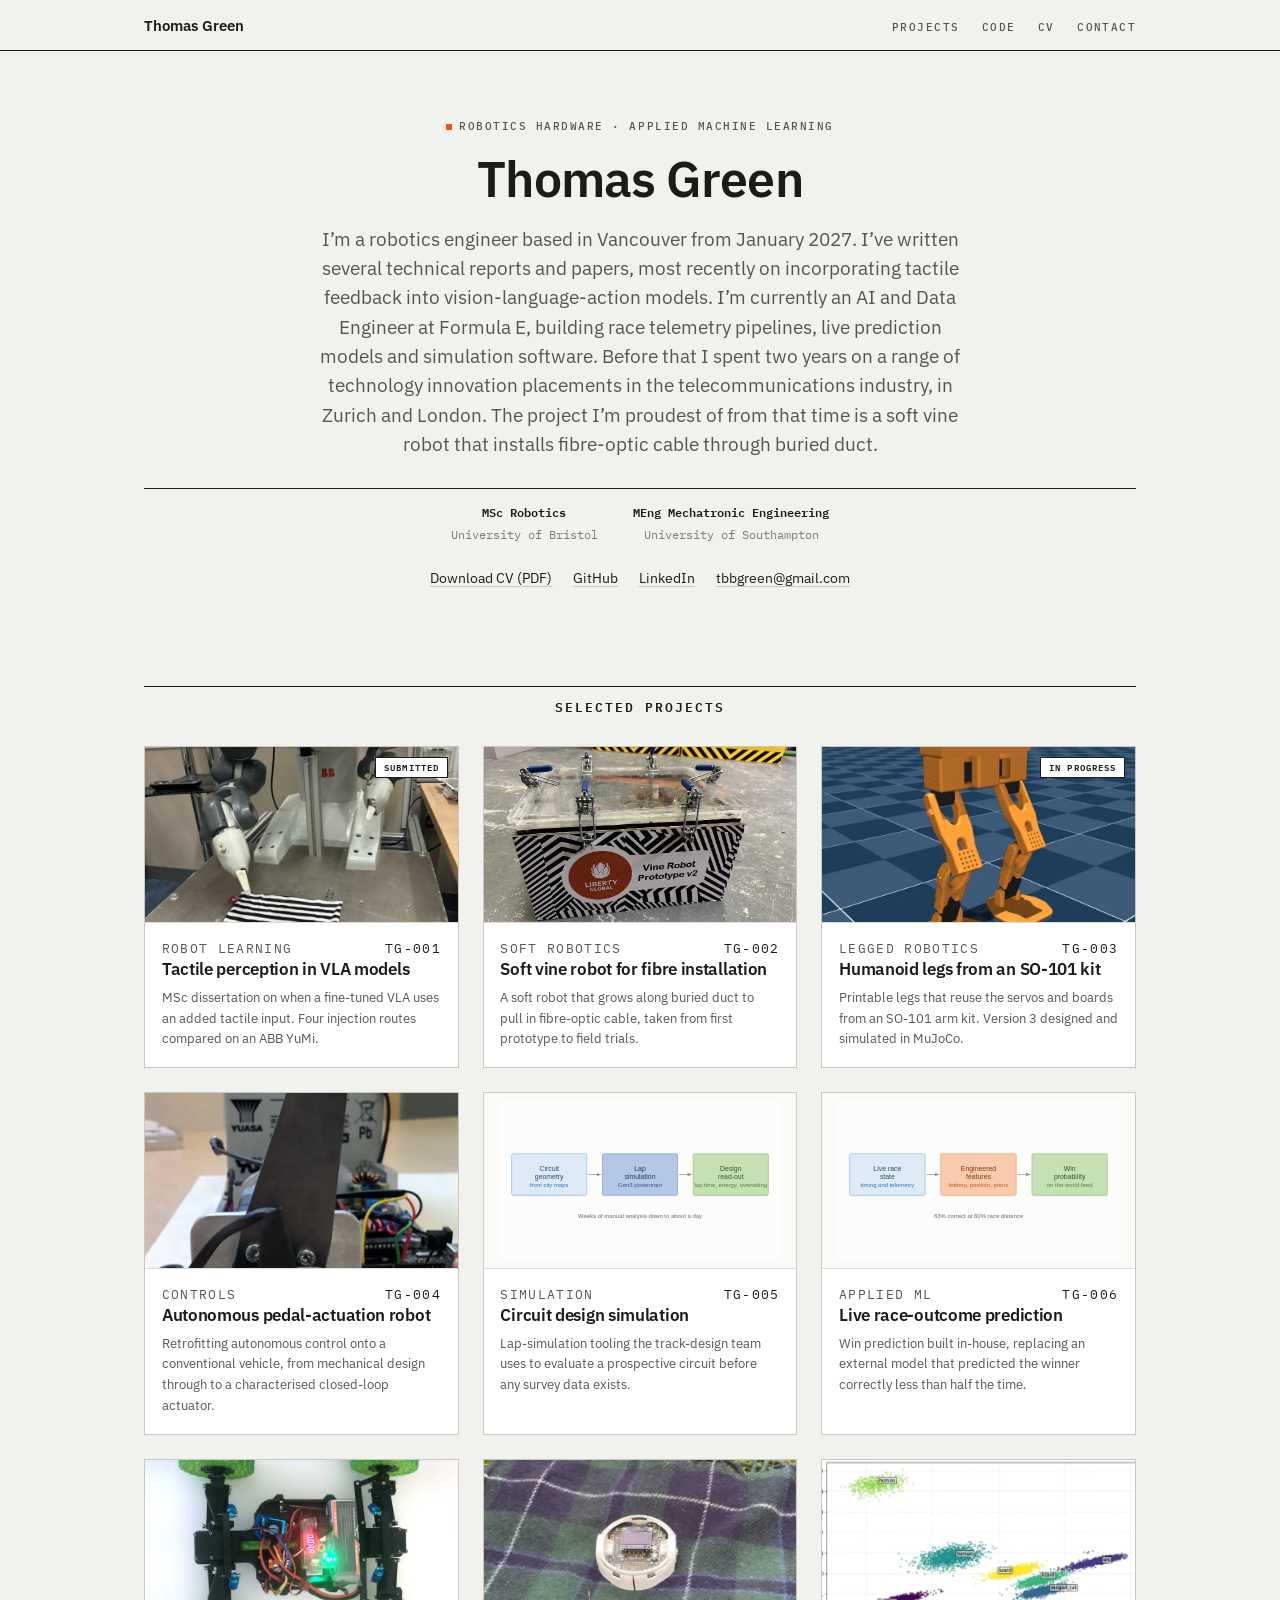
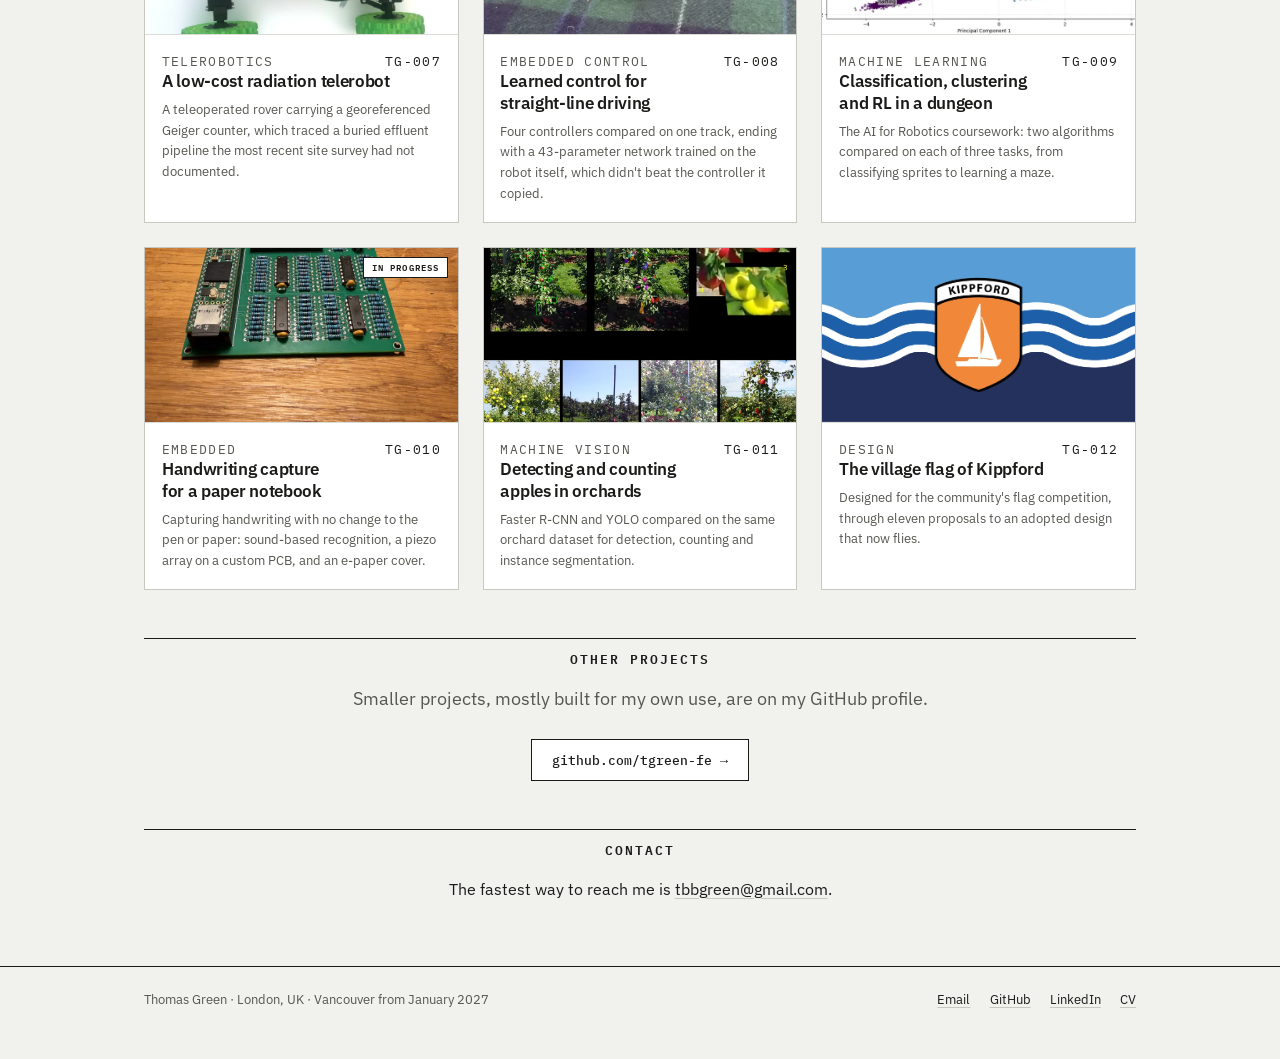
==== commit 68cce3ee: "Make page and section titles factual" ====
--- a/index.html
+++ b/index.html
@@ -195,7 +195,7 @@
           </div>
           <div class="card-body">
             <p class="card-meta"><span>Embedded</span><span class="drg">TG-010</span></p>
-            <h3>A paper notebook that reads what I write</h3>
+            <h3>Handwriting capture for a paper notebook</h3>
             <p>Capturing handwriting with no change to the pen or paper: sound-based recognition, a piezo array on a custom PCB, and an e-paper cover.</p>
           </div>
         </a>
@@ -242,7 +242,7 @@
 
 <section id="contact">
   <div class="wrap prose">
-    <h2>Get in touch</h2>
+    <h2>Contact</h2>
     <p>The fastest way to reach me is
       <a href="mailto:tbbgreen@gmail.com">tbbgreen@gmail.com</a>.</p>
   </div>
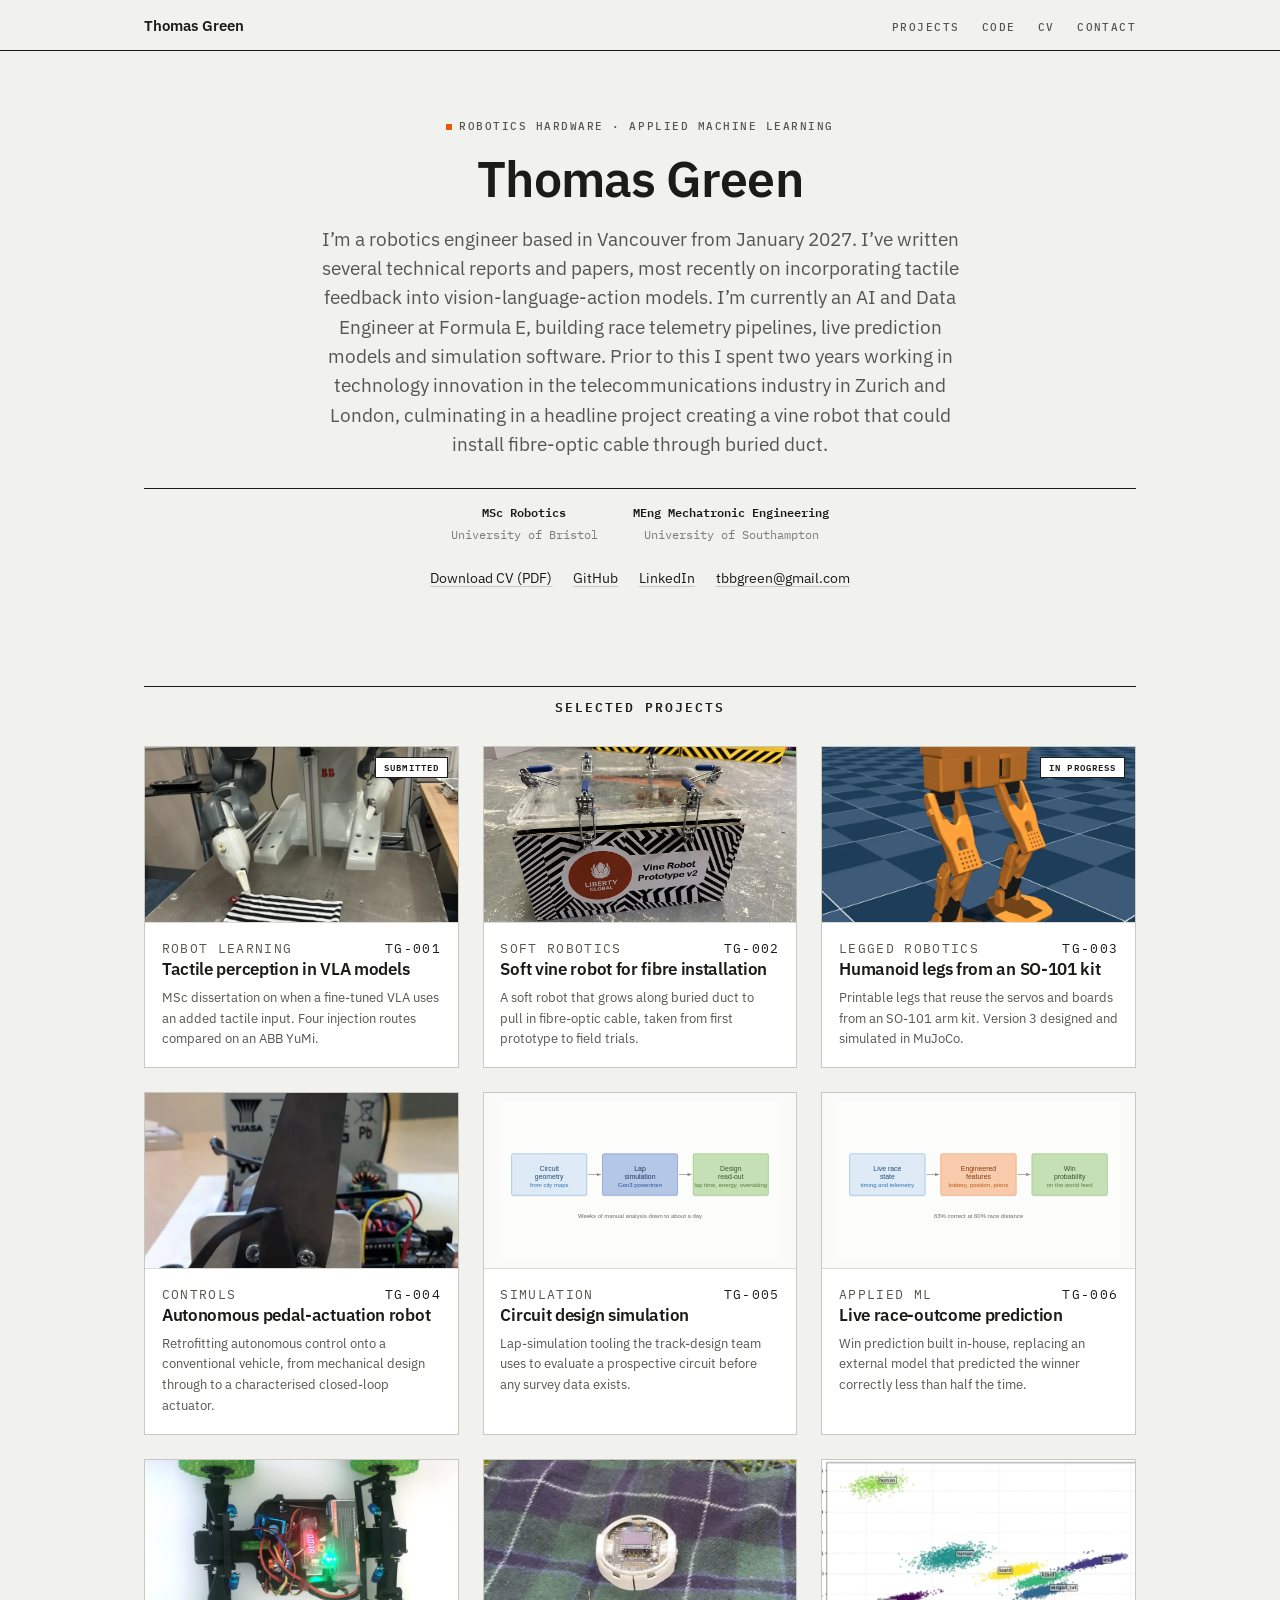
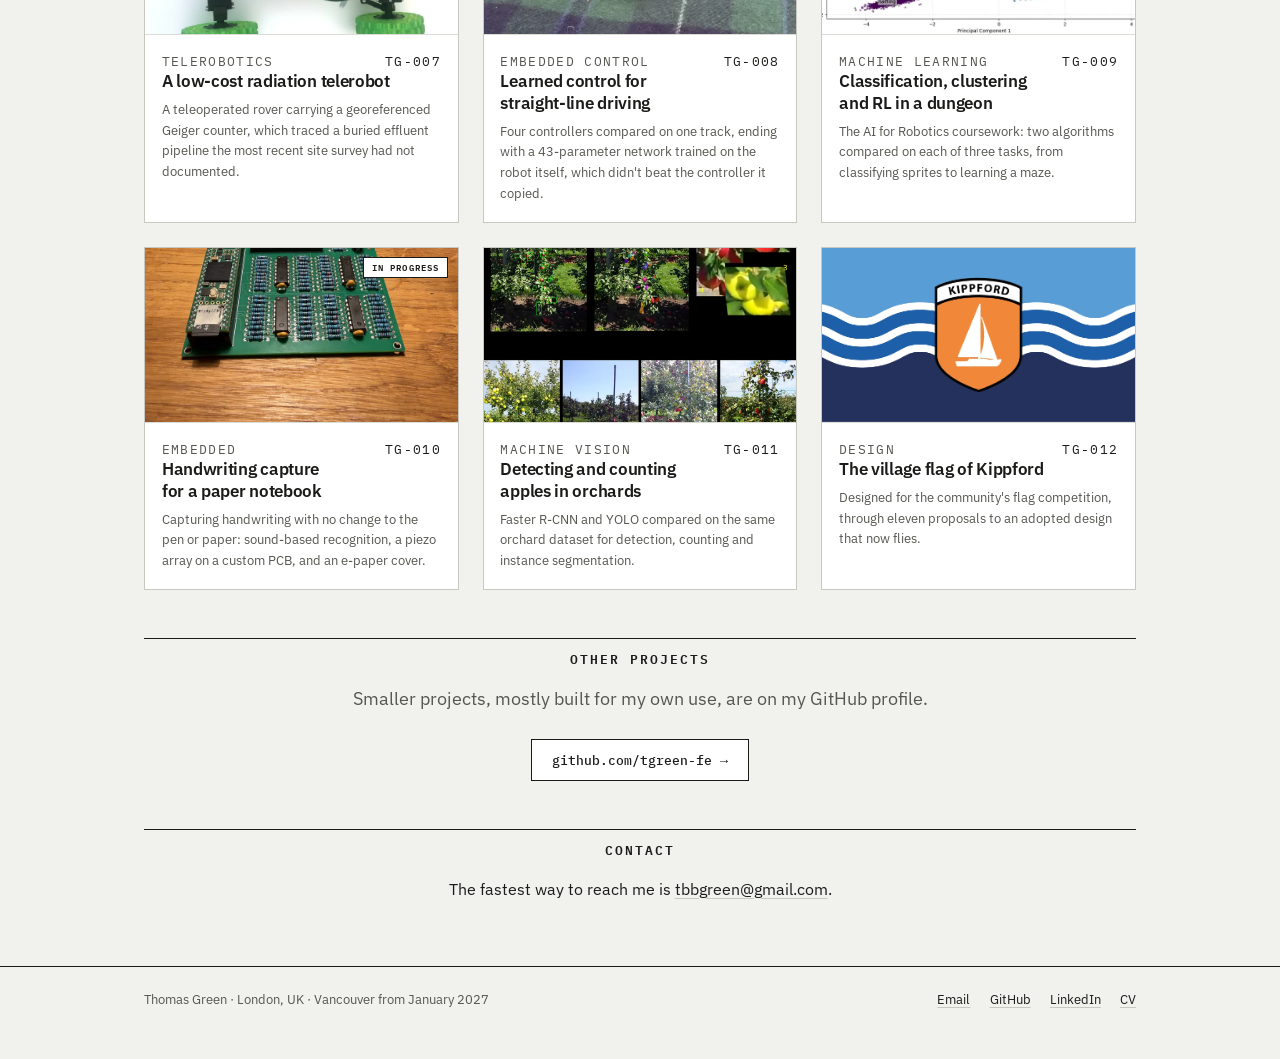
==== commit 60fbda00: "Update intro wording; simplify amplifier board text" ====
--- a/index.html
+++ b/index.html
@@ -44,10 +44,10 @@
       incorporating tactile feedback into vision-language-action models.
       I&rsquo;m currently an AI and Data Engineer at Formula E, building race
       telemetry pipelines, live prediction models and simulation software.
-      Before that I spent two years on a range of technology innovation
-      placements in the telecommunications industry, in Zurich and London. The
-      project I&rsquo;m proudest of from that time is a soft vine robot that
-      installs fibre-optic cable through buried duct.
+      Prior to this I spent two years working in technology innovation in
+      the telecommunications industry in Zurich and London, culminating in a
+      headline project creating a vine robot that could install fibre-optic
+      cable through buried duct.
     </p>
     <ul class="facts">
       <li><b>MSc Robotics</b><span>University of Bristol</span></li>
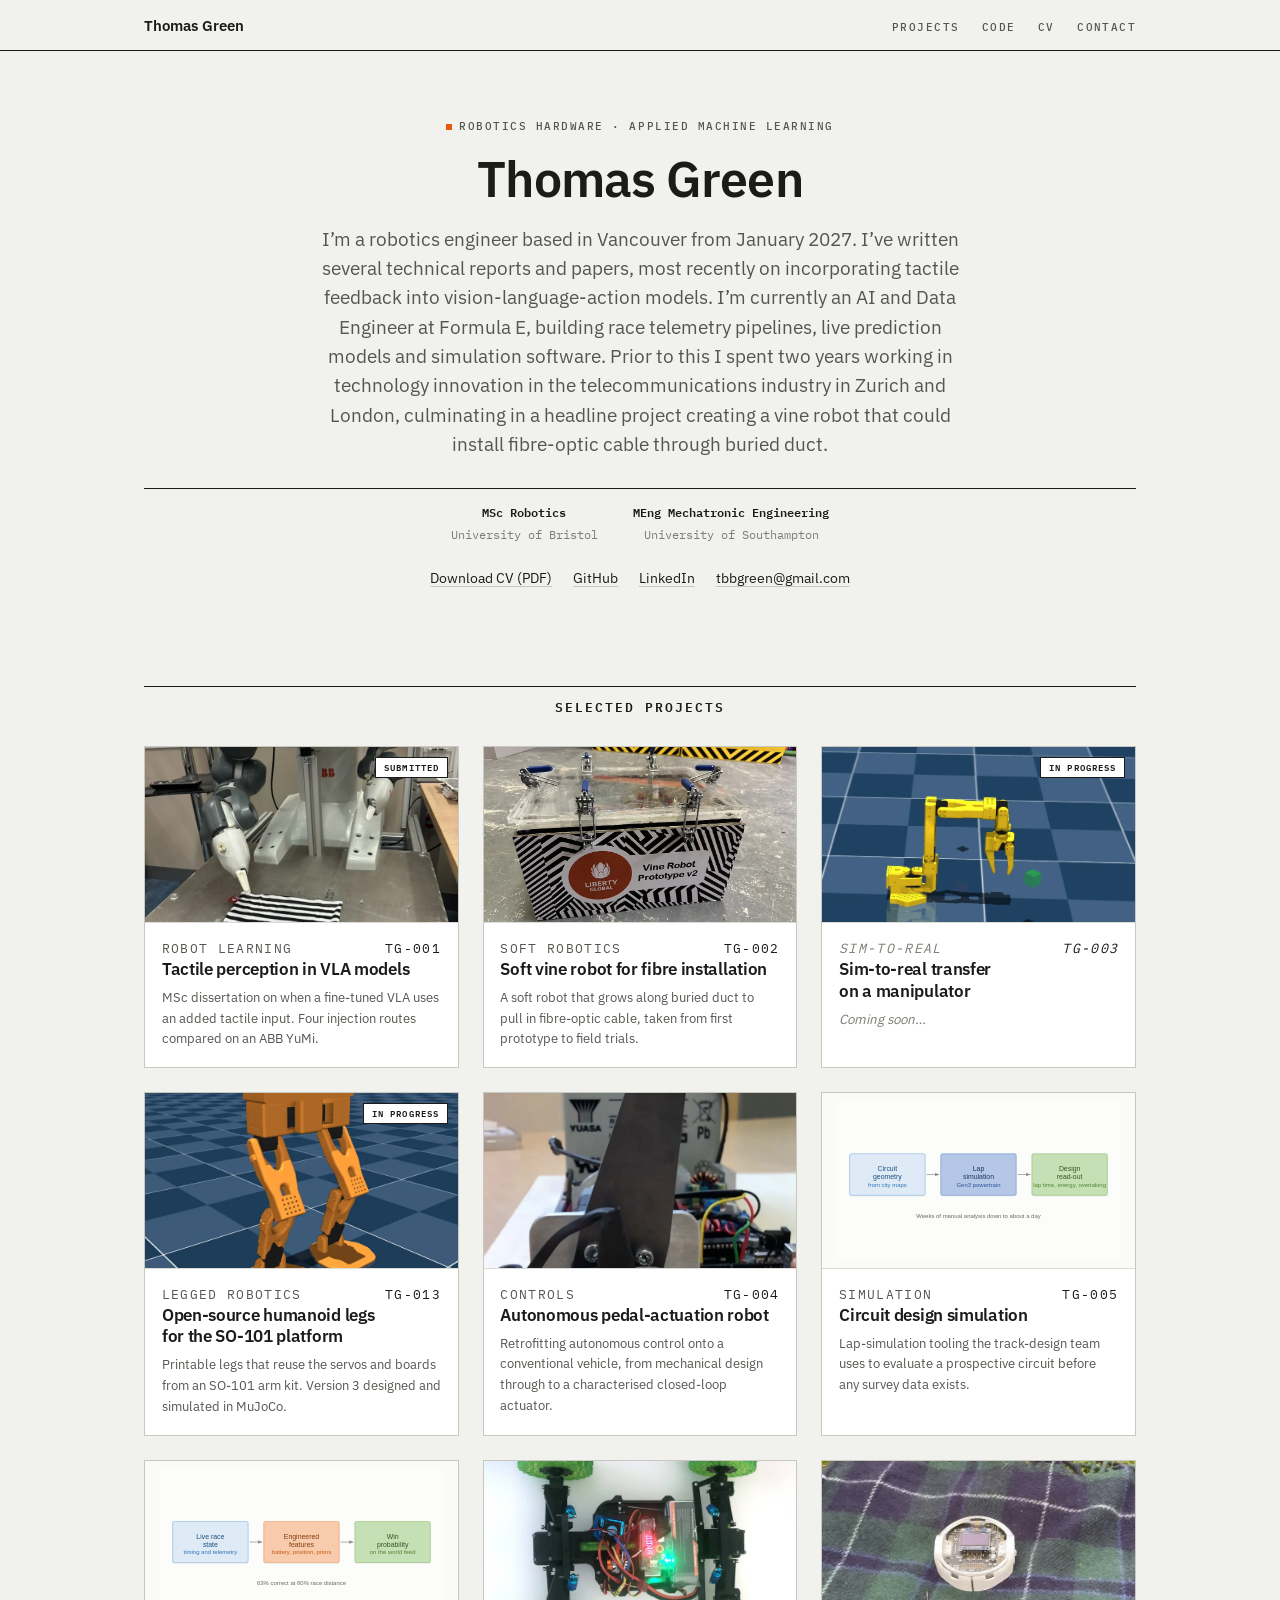
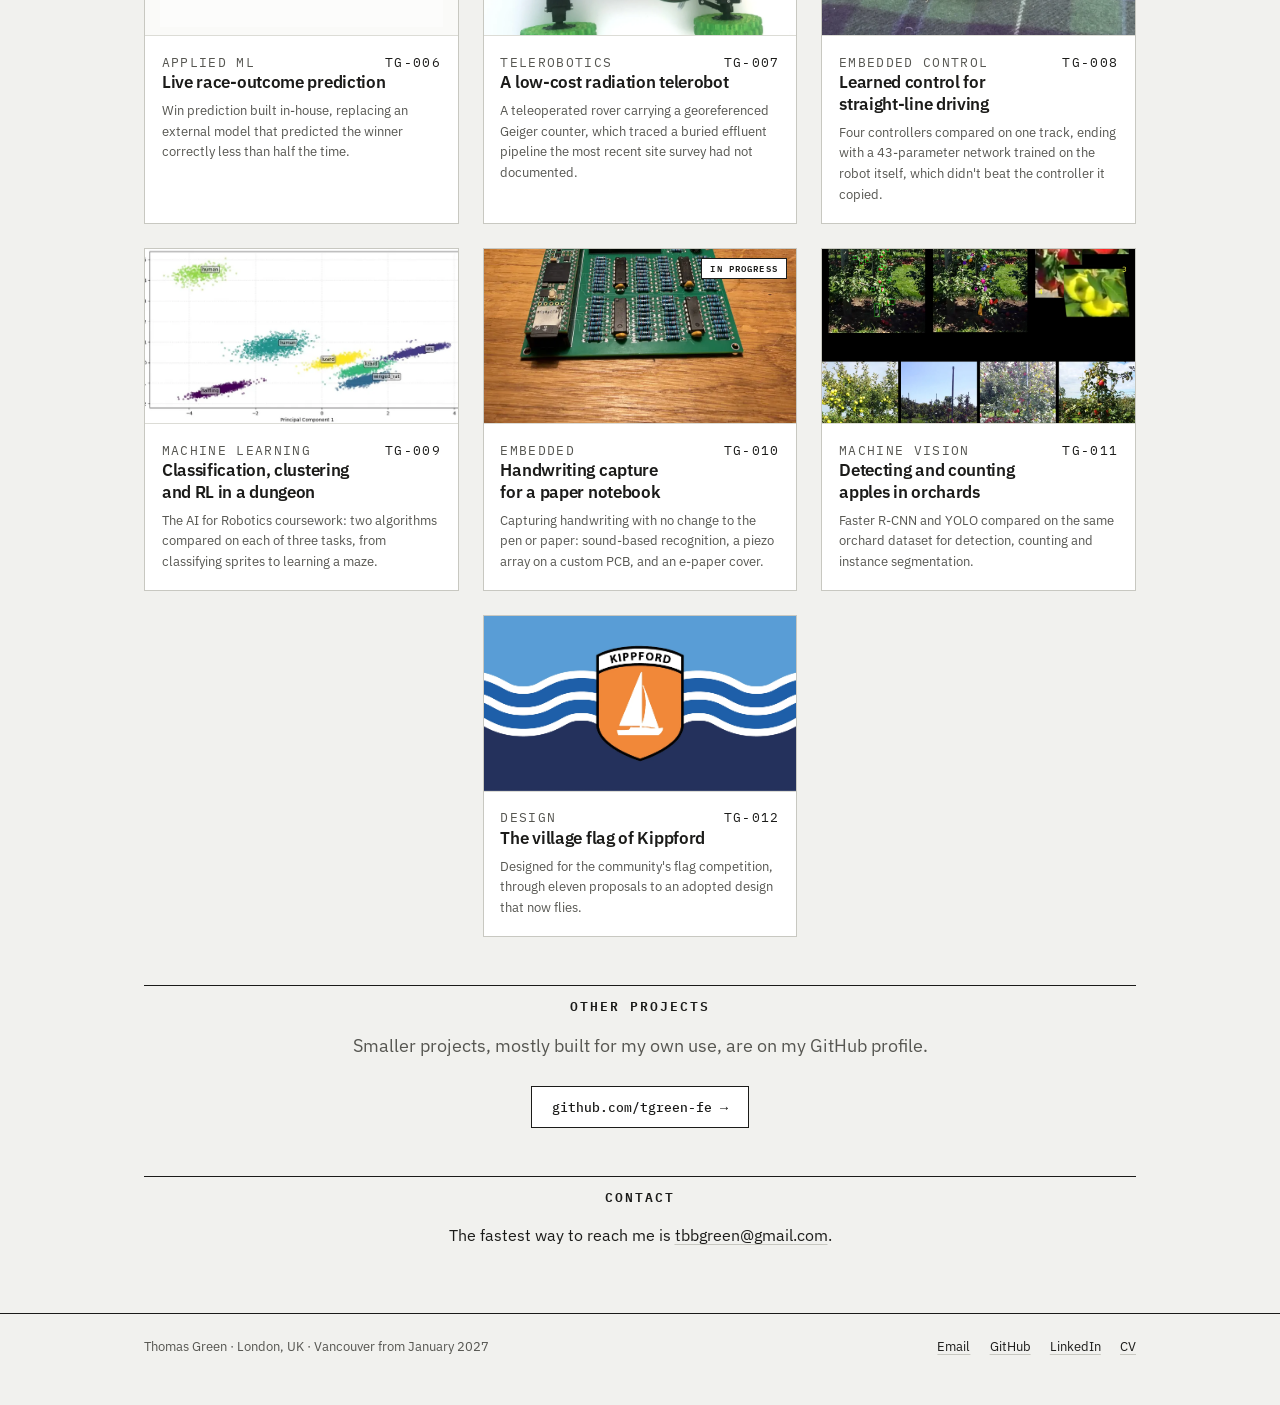
==== commit 8e2c57ea: "Restore sim-to-real card; retitle legs project" ====
--- a/index.html
+++ b/index.html
@@ -95,6 +95,21 @@
         </a>
       </li>
 
+      <!-- Placeholder: no write-up yet, so the card is deliberately inert. -->
+      <li class="card is-placeholder">
+        <div class="card-hit">
+          <div class="card-shot">
+            <img src="assets/img/mujoco-card.webp" alt="A MuJoCo simulation: a yellow six-axis robot arm with an open two-finger gripper poised above a green cube on a dark tiled floor" loading="lazy" width="720" height="405">
+            <span class="stamp">In progress</span>
+          </div>
+          <div class="card-body">
+            <p class="card-meta"><span>Sim-to-real</span><span class="drg">TG-003</span></p>
+            <h3>Sim-to-real transfer on a manipulator</h3>
+            <p>Coming soon&hellip;</p>
+          </div>
+        </div>
+      </li>
+
       <li class="card">
         <a class="card-hit" href="so101-legs.html">
           <div class="card-shot">
@@ -102,8 +117,8 @@
             <span class="stamp">In progress</span>
           </div>
           <div class="card-body">
-            <p class="card-meta"><span>Legged robotics</span><span class="drg">TG-003</span></p>
-            <h3>Humanoid legs from an SO-101 kit</h3>
+            <p class="card-meta"><span>Legged robotics</span><span class="drg">TG-013</span></p>
+            <h3>Open-source humanoid legs for the SO-101 platform</h3>
             <p>Printable legs that reuse the servos and boards from an SO-101 arm kit. Version 3 designed and simulated in MuJoCo.</p>
           </div>
         </a>
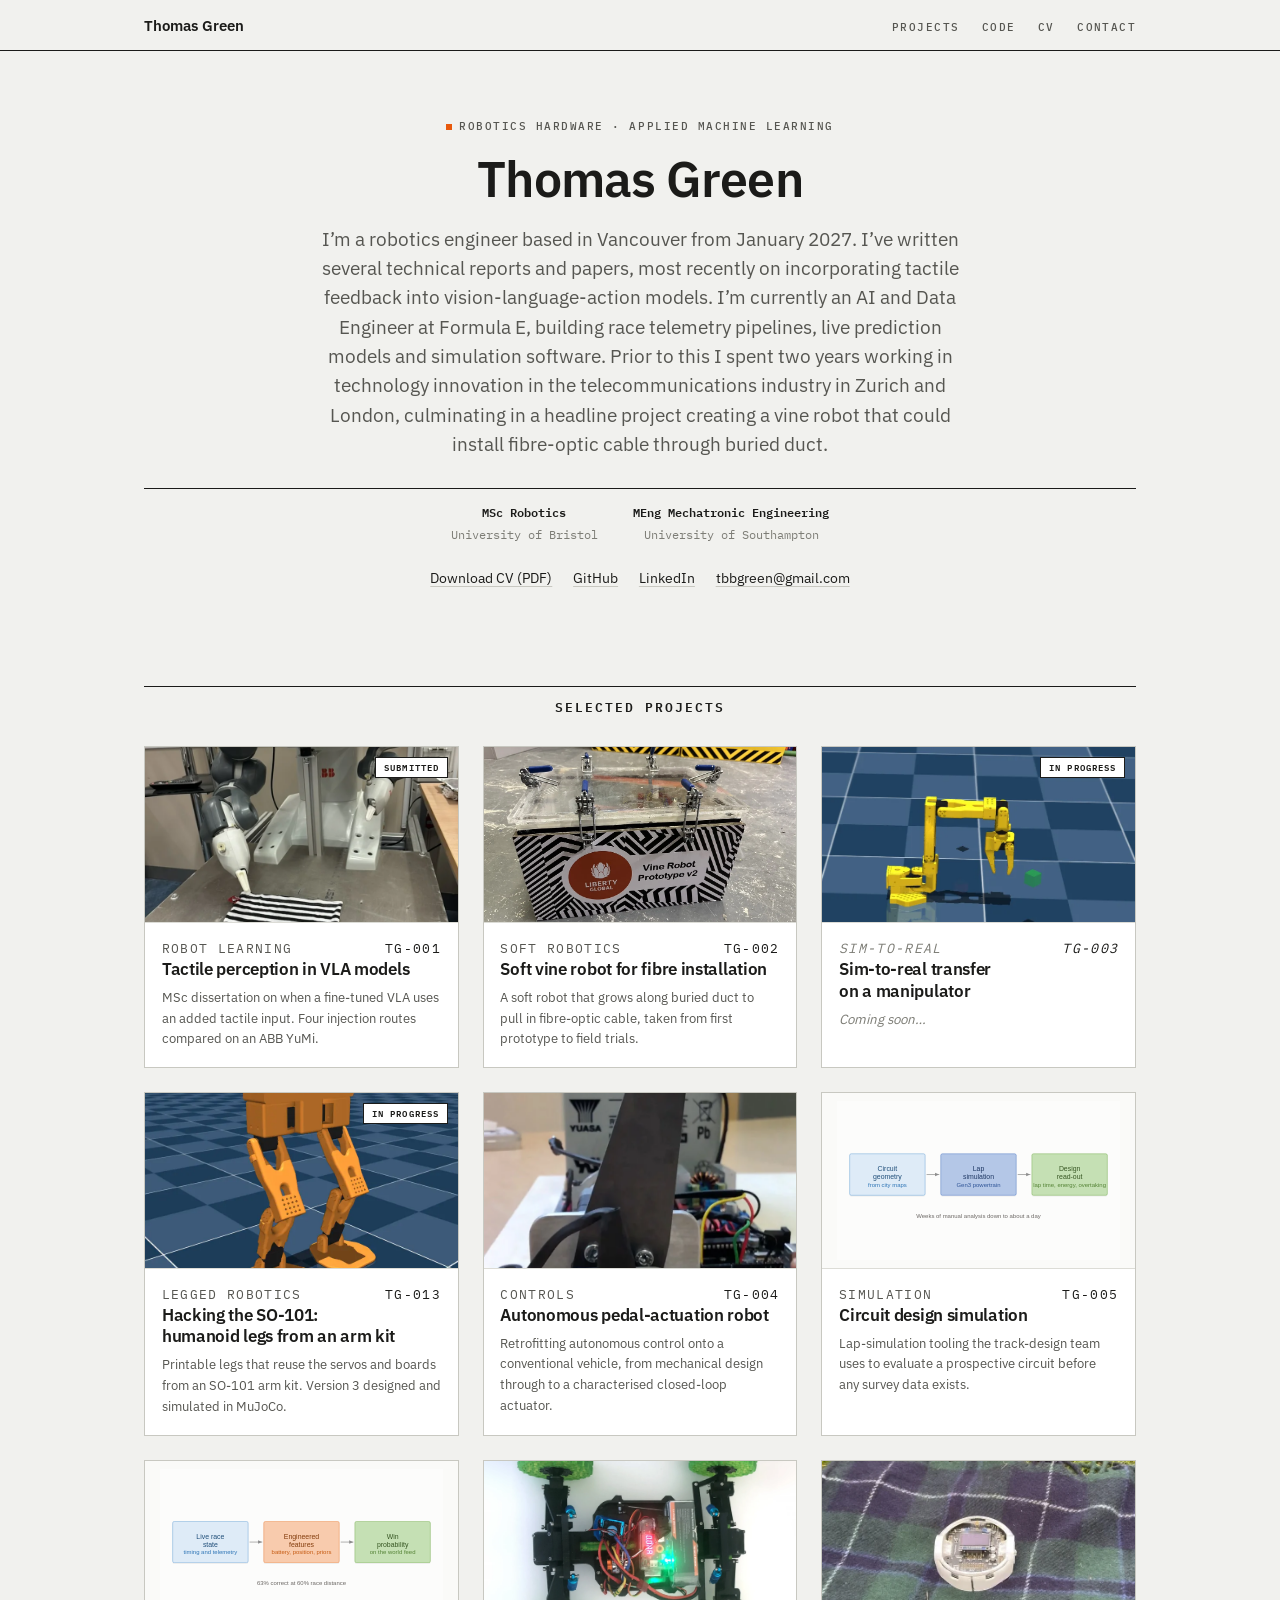
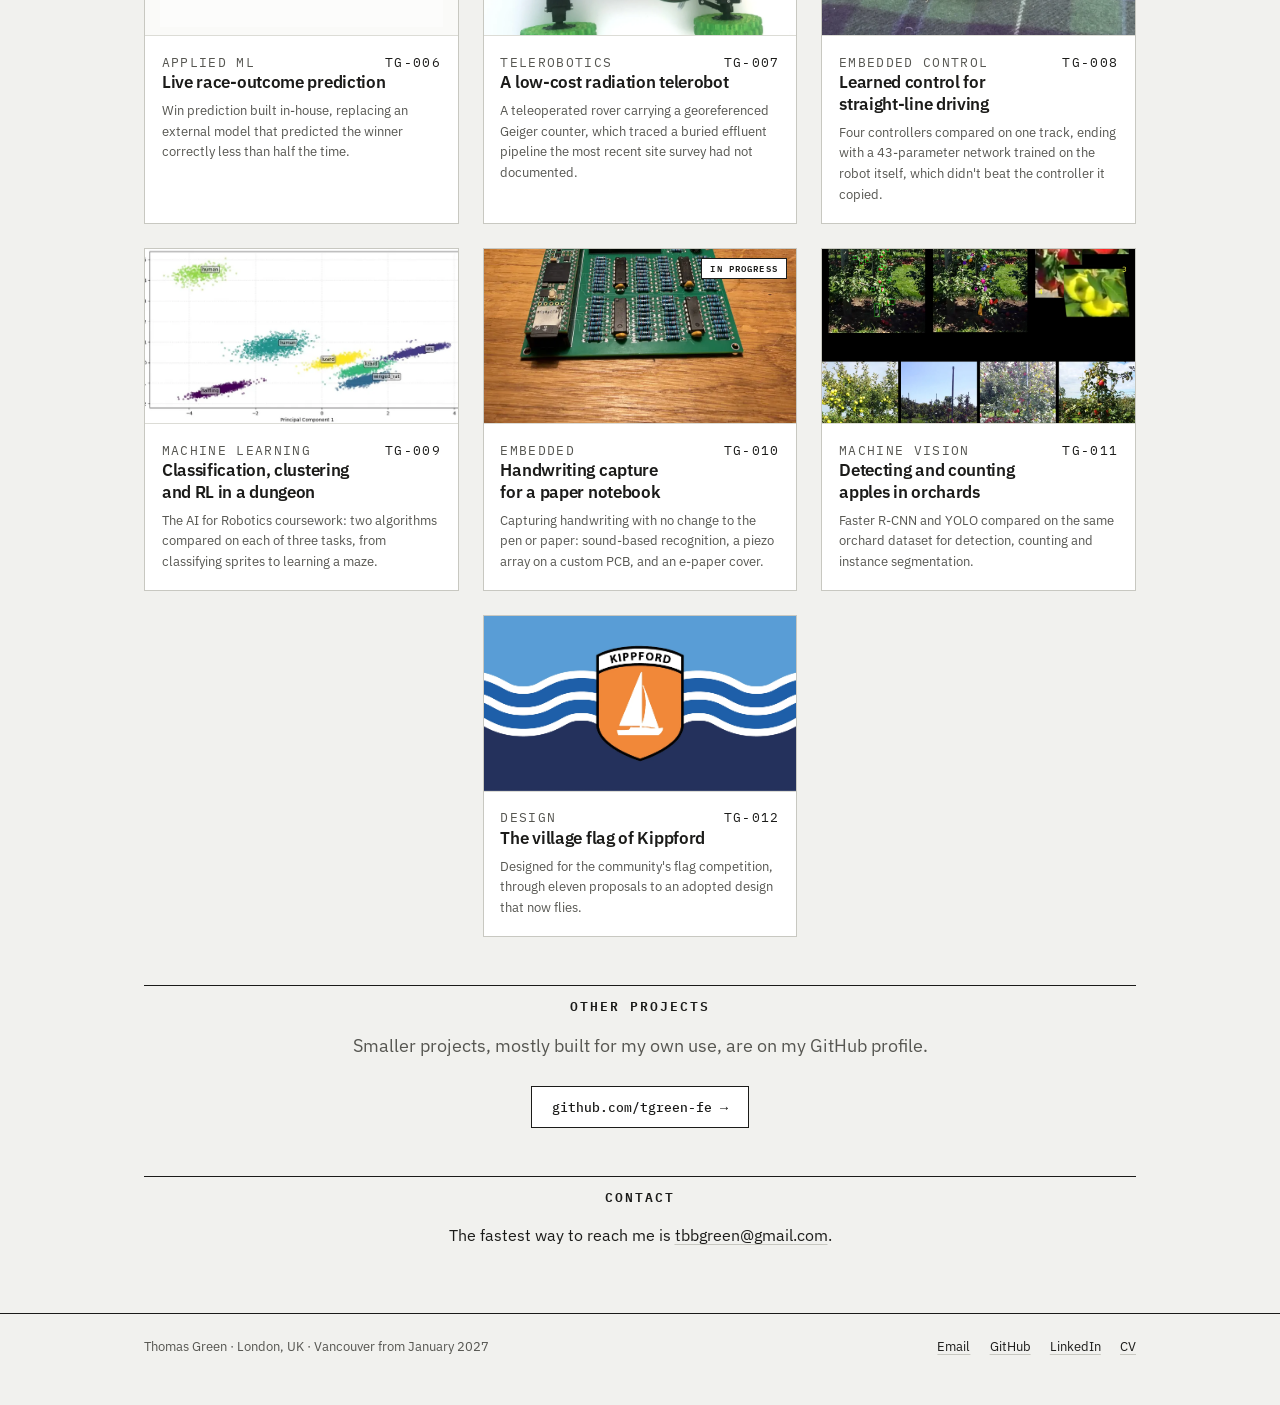
==== commit 72de2fee: "Retitle legs project" ====
--- a/index.html
+++ b/index.html
@@ -118,7 +118,7 @@
           </div>
           <div class="card-body">
             <p class="card-meta"><span>Legged robotics</span><span class="drg">TG-013</span></p>
-            <h3>Open-source humanoid legs for the SO-101 platform</h3>
+            <h3>Hacking the SO-101: humanoid legs from an arm kit</h3>
             <p>Printable legs that reuse the servos and boards from an SO-101 arm kit. Version 3 designed and simulated in MuJoCo.</p>
           </div>
         </a>
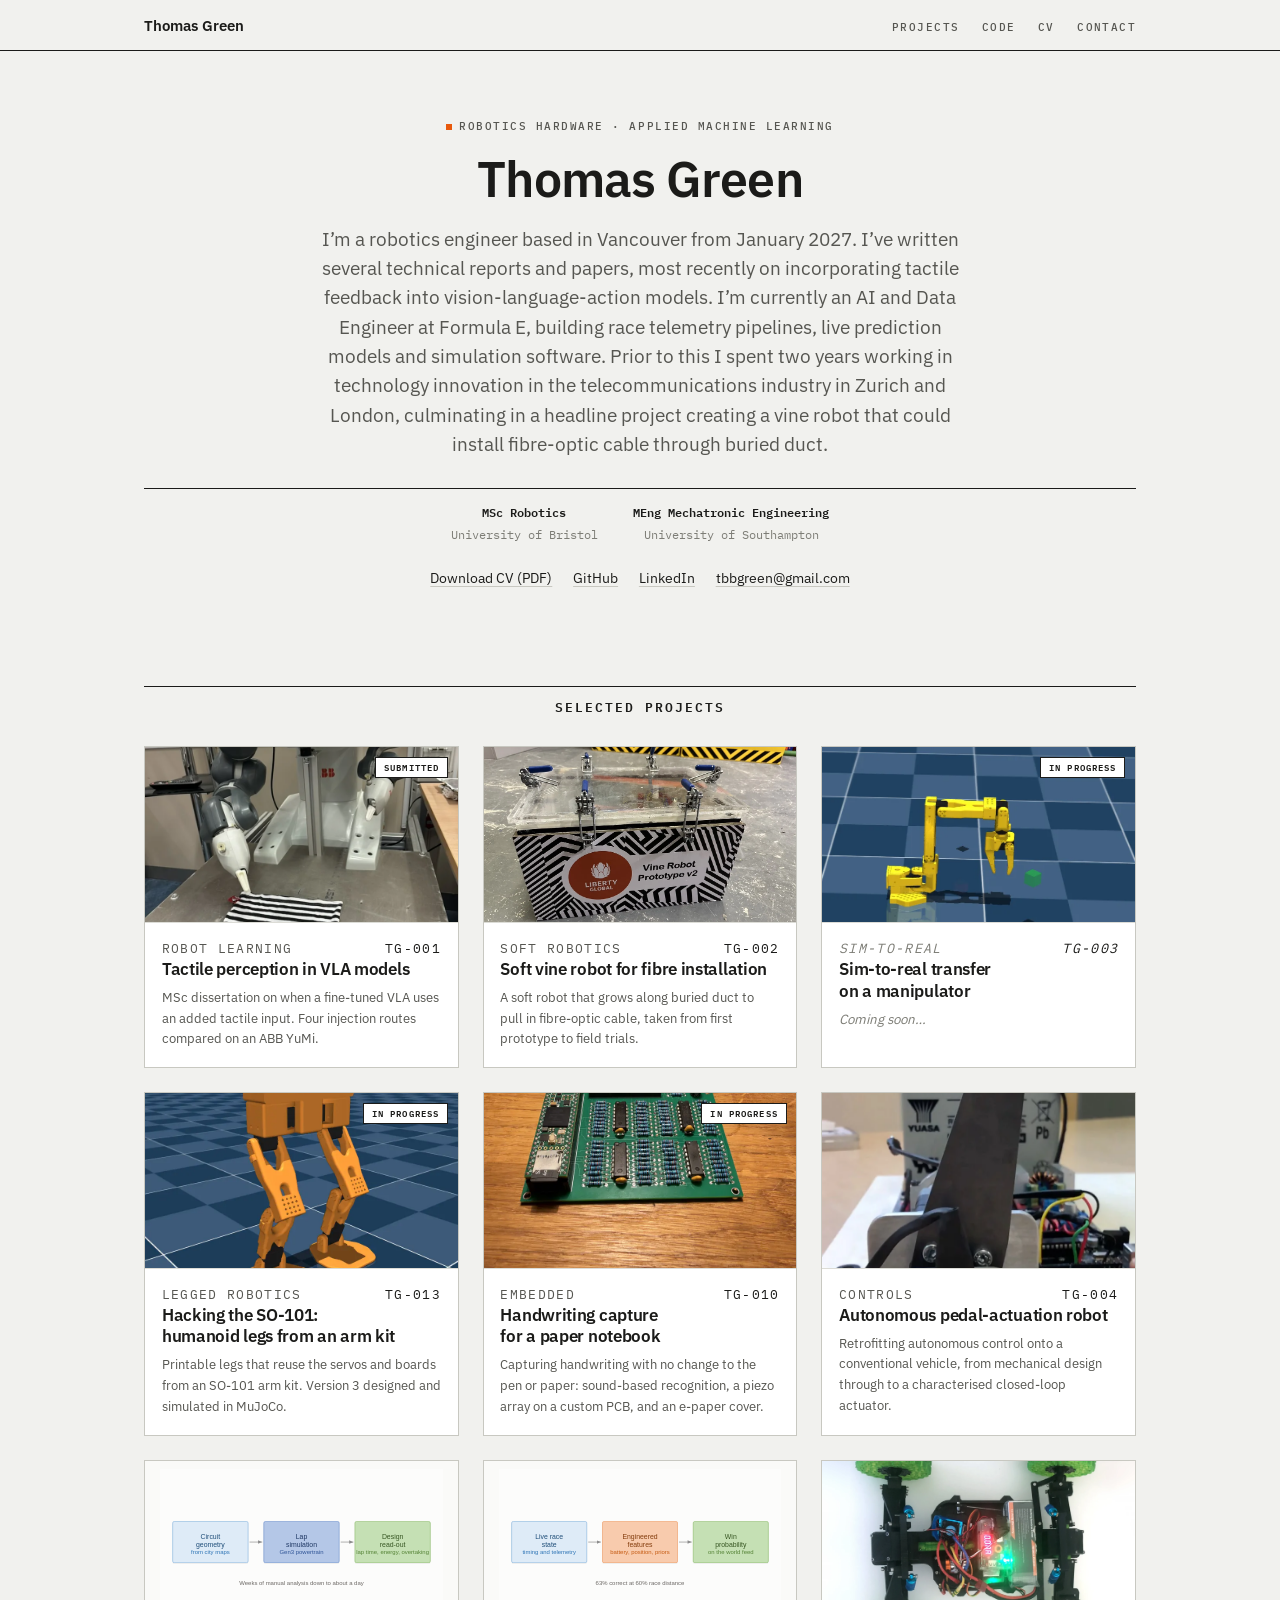
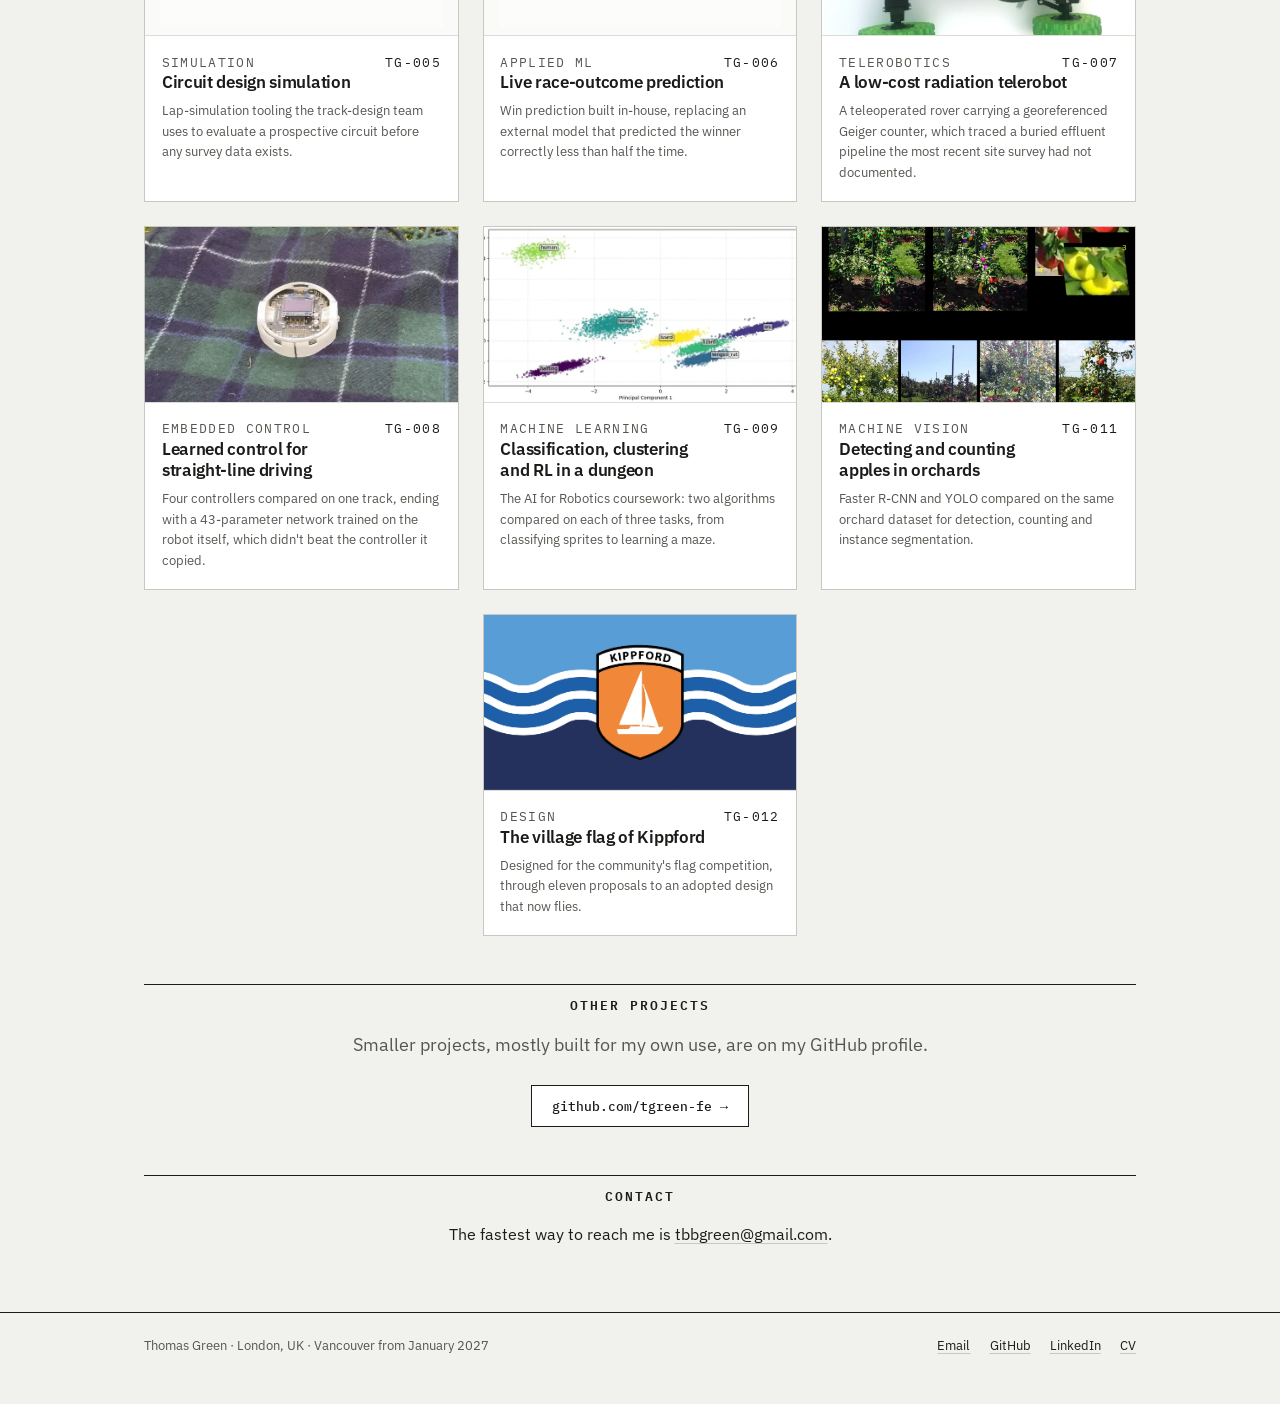
==== commit 73502748: "Move smart notebook card up" ====
--- a/index.html
+++ b/index.html
@@ -125,6 +125,20 @@
       </li>
 
       <li class="card">
+        <a class="card-hit" href="smart-notebook.html">
+          <div class="card-shot">
+            <img src="assets/img/notebook-card-pcb.webp" alt="A hand-soldered green amplifier board with rows of resistors, four amplifier chips and a Teensy 4.1 along one edge" loading="lazy" width="800" height="600">
+            <span class="stamp">In progress</span>
+          </div>
+          <div class="card-body">
+            <p class="card-meta"><span>Embedded</span><span class="drg">TG-010</span></p>
+            <h3>Handwriting capture for a paper notebook</h3>
+            <p>Capturing handwriting with no change to the pen or paper: sound-based recognition, a piezo array on a custom PCB, and an e-paper cover.</p>
+          </div>
+        </a>
+      </li>
+
+      <li class="card">
         <a class="card-hit" href="pedal-actuation.html">
           <div class="card-shot">
             <img src="assets/img/pedal-rig.webp" alt="The pedal robot as built: the actuator arm rising from its baseplate with an emergency stop on top and a battery behind" loading="lazy" width="720" height="970">
@@ -198,20 +212,6 @@
             <p class="card-meta"><span>Machine learning</span><span class="drg">TG-009</span></p>
             <h3>Classification, clustering and RL in a dungeon</h3>
             <p>The AI for Robotics coursework: two algorithms compared on each of three tasks, from classifying sprites to learning a maze.</p>
-          </div>
-        </a>
-      </li>
-
-      <li class="card">
-        <a class="card-hit" href="smart-notebook.html">
-          <div class="card-shot">
-            <img src="assets/img/notebook-card-pcb.webp" alt="A hand-soldered green amplifier board with rows of resistors, four amplifier chips and a Teensy 4.1 along one edge" loading="lazy" width="800" height="600">
-            <span class="stamp">In progress</span>
-          </div>
-          <div class="card-body">
-            <p class="card-meta"><span>Embedded</span><span class="drg">TG-010</span></p>
-            <h3>Handwriting capture for a paper notebook</h3>
-            <p>Capturing handwriting with no change to the pen or paper: sound-based recognition, a piezo array on a custom PCB, and an e-paper cover.</p>
           </div>
         </a>
       </li>
